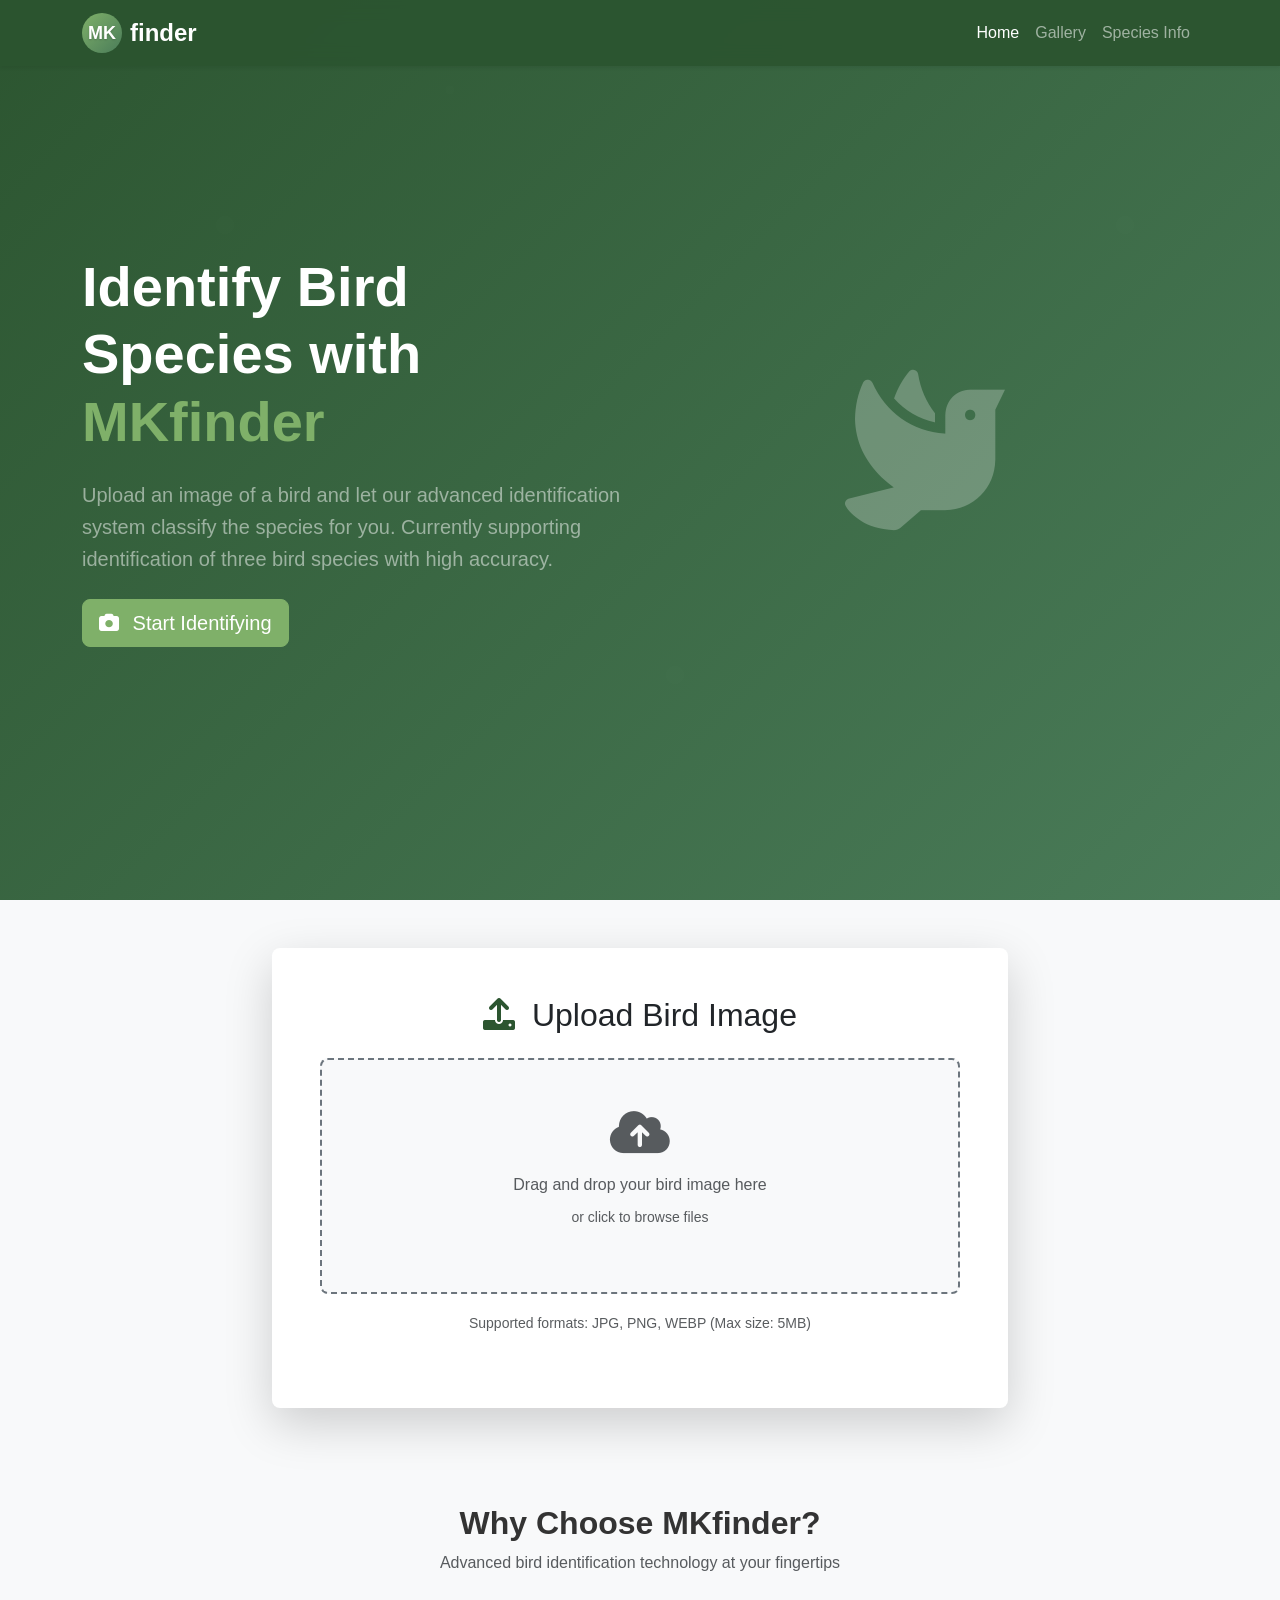
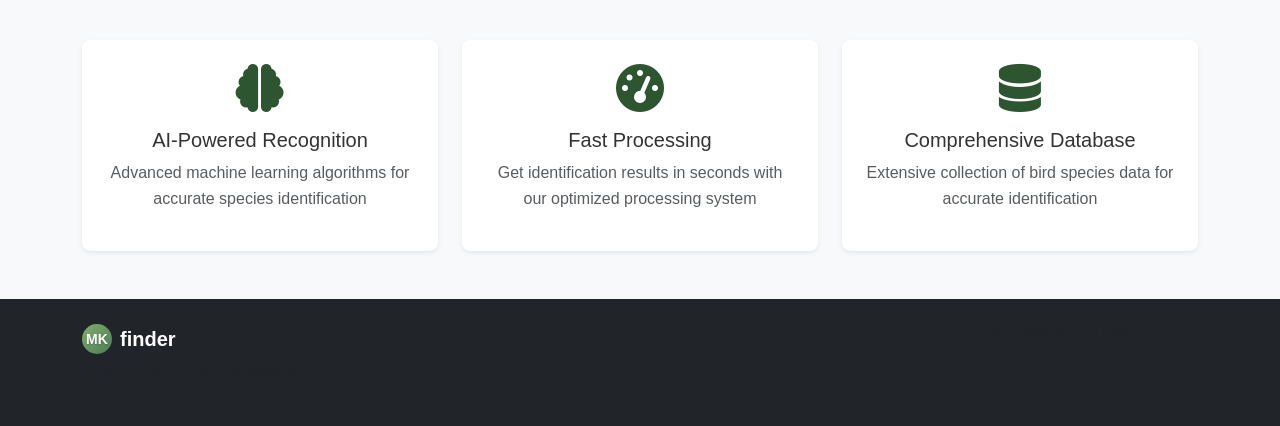
==== index.html @ a9564f9d "Build core functionality for bird species identification website Initial commit: Adds PHP configurat" ====
<!DOCTYPE html>
<html lang="en">
<head>
    <meta charset="UTF-8">
    <meta name="viewport" content="width=device-width, initial-scale=1.0">
    <title>MKfinder - Bird Species Identification</title>
    <link href="https://cdn.jsdelivr.net/npm/bootstrap@5.3.0/dist/css/bootstrap.min.css" rel="stylesheet">
    <link href="https://cdnjs.cloudflare.com/ajax/libs/font-awesome/6.0.0/css/all.min.css" rel="stylesheet">
    <link href="styles.css" rel="stylesheet">
</head>
<body>
    <!-- Navigation -->
    <nav class="navbar navbar-expand-lg navbar-dark bg-primary fixed-top">
        <div class="container">
            <a class="navbar-brand d-flex align-items-center" href="index.html">
                <div class="logo-mk me-2">MK</div>
                <span class="brand-name">finder</span>
            </a>
            <button class="navbar-toggler" type="button" data-bs-toggle="collapse" data-bs-target="#navbarNav">
                <span class="navbar-toggler-icon"></span>
            </button>
            <div class="collapse navbar-collapse" id="navbarNav">
                <ul class="navbar-nav ms-auto">
                    <li class="nav-item">
                        <a class="nav-link active" href="index.html">Home</a>
                    </li>
                    <li class="nav-item">
                        <a class="nav-link" href="gallery.php">Gallery</a>
                    </li>
                    <li class="nav-item">
                        <a class="nav-link" href="species.php">Species Info</a>
                    </li>
                </ul>
            </div>
        </div>
    </nav>

    <!-- Hero Section -->
    <section class="hero-section">
        <div class="container">
            <div class="row align-items-center min-vh-100">
                <div class="col-lg-6">
                    <h1 class="display-4 fw-bold text-white mb-4">
                        Identify Bird Species with
                        <span class="text-accent">MKfinder</span>
                    </h1>
                    <p class="lead text-white-50 mb-4">
                        Upload an image of a bird and let our advanced identification system classify the species for you. 
                        Currently supporting identification of three bird species with high accuracy.
                    </p>
                    <button class="btn btn-accent btn-lg" onclick="scrollToUpload()">
                        <i class="fas fa-camera me-2"></i>
                        Start Identifying
                    </button>
                </div>
                <div class="col-lg-6">
                    <div class="hero-image">
                        <i class="fas fa-dove fa-10x text-white-25"></i>
                    </div>
                </div>
            </div>
        </div>
    </section>

    <!-- Upload Section -->
    <section id="upload-section" class="py-5">
        <div class="container">
            <div class="row justify-content-center">
                <div class="col-lg-8">
                    <div class="card shadow-lg border-0">
                        <div class="card-body p-5">
                            <h2 class="text-center mb-4">
                                <i class="fas fa-upload text-primary me-2"></i>
                                Upload Bird Image
                            </h2>
                            
                            <!-- Upload Form -->
                            <form id="uploadForm" enctype="multipart/form-data" class="mb-4">
                                <div class="upload-area" id="uploadArea">
                                    <div class="upload-content">
                                        <i class="fas fa-cloud-upload-alt fa-3x text-muted mb-3"></i>
                                        <p class="text-muted mb-2">Drag and drop your bird image here</p>
                                        <p class="text-muted small">or click to browse files</p>
                                        <input type="file" id="imageInput" name="image" accept=".jpg,.jpeg,.png,.webp" hidden>
                                    </div>
                                </div>
                                <div class="text-center mt-3">
                                    <small class="text-muted">Supported formats: JPG, PNG, WEBP (Max size: 5MB)</small>
                                </div>
                            </form>

                            <!-- Preview Section -->
                            <div id="previewSection" class="text-center" style="display: none;">
                                <div class="image-preview mb-3">
                                    <img id="previewImage" src="" alt="Preview" class="img-fluid rounded">
                                </div>
                                <button type="button" id="identifyBtn" class="btn btn-primary btn-lg">
                                    <i class="fas fa-search me-2"></i>
                                    Identify Species
                                </button>
                                <button type="button" id="resetBtn" class="btn btn-outline-secondary ms-2">
                                    <i class="fas fa-times me-2"></i>
                                    Reset
                                </button>
                            </div>

                            <!-- Loading Section -->
                            <div id="loadingSection" class="text-center" style="display: none;">
                                <div class="spinner-border text-primary mb-3" role="status">
                                    <span class="visually-hidden">Loading...</span>
                                </div>
                                <p class="text-muted">Analyzing image...</p>
                            </div>

                            <!-- Results Section -->
                            <div id="resultsSection" style="display: none;">
                                <div class="alert alert-success">
                                    <h5 class="alert-heading">
                                        <i class="fas fa-check-circle me-2"></i>
                                        Identification Complete
                                    </h5>
                                    <div id="resultsContent"></div>
                                </div>
                            </div>

                            <!-- Error Section -->
                            <div id="errorSection" style="display: none;">
                                <div class="alert alert-danger">
                                    <h5 class="alert-heading">
                                        <i class="fas fa-exclamation-triangle me-2"></i>
                                        Error
                                    </h5>
                                    <div id="errorContent"></div>
                                </div>
                            </div>
                        </div>
                    </div>
                </div>
            </div>
        </div>
    </section>

    <!-- Features Section -->
    <section class="py-5 bg-light">
        <div class="container">
            <div class="row">
                <div class="col-12 text-center mb-5">
                    <h2 class="fw-bold">Why Choose MKfinder?</h2>
                    <p class="text-muted">Advanced bird identification technology at your fingertips</p>
                </div>
            </div>
            <div class="row g-4">
                <div class="col-md-4">
                    <div class="feature-card text-center p-4">
                        <i class="fas fa-brain fa-3x text-primary mb-3"></i>
                        <h5>AI-Powered Recognition</h5>
                        <p class="text-muted">Advanced machine learning algorithms for accurate species identification</p>
                    </div>
                </div>
                <div class="col-md-4">
                    <div class="feature-card text-center p-4">
                        <i class="fas fa-tachometer-alt fa-3x text-primary mb-3"></i>
                        <h5>Fast Processing</h5>
                        <p class="text-muted">Get identification results in seconds with our optimized processing system</p>
                    </div>
                </div>
                <div class="col-md-4">
                    <div class="feature-card text-center p-4">
                        <i class="fas fa-database fa-3x text-primary mb-3"></i>
                        <h5>Comprehensive Database</h5>
                        <p class="text-muted">Extensive collection of bird species data for accurate identification</p>
                    </div>
                </div>
            </div>
        </div>
    </section>

    <!-- Footer -->
    <footer class="bg-dark text-white py-4">
        <div class="container">
            <div class="row">
                <div class="col-md-6">
                    <div class="d-flex align-items-center mb-2">
                        <div class="logo-mk me-2">MK</div>
                        <span class="brand-name">finder</span>
                    </div>
                    <p class="text-muted small">Advanced bird species identification system</p>
                </div>
                <div class="col-md-6 text-md-end">
                    <p class="text-muted small mb-0">&copy; 2025 MKfinder. All rights reserved.</p>
                </div>
            </div>
        </div>
    </footer>

    <script src="https://cdn.jsdelivr.net/npm/bootstrap@5.3.0/dist/js/bootstrap.bundle.min.js"></script>
    <script src="script.js"></script>
</body>
</html>
---- styles.css ----
/* Root Variables */
:root {
    --primary-color: #2c5530;
    --secondary-color: #4a7c59;
    --accent-color: #7fb069;
    --light-green: #d0e5d0;
    --dark-color: #1a3d1f;
    --text-light: #f8f9fa;
    --text-muted: #6c757d;
    --border-radius: 0.5rem;
    --box-shadow: 0 0.125rem 0.25rem rgba(0, 0, 0, 0.075);
    --box-shadow-lg: 0 1rem 3rem rgba(0, 0, 0, 0.175);
}

/* Global Styles */
body {
    font-family: 'Segoe UI', Tahoma, Geneva, Verdana, sans-serif;
    line-height: 1.6;
    color: #333;
    background-color: #f8f9fa;
}

/* Custom Bootstrap Overrides */
.bg-primary {
    background-color: var(--primary-color) !important;
}

.text-primary {
    color: var(--primary-color) !important;
}

.btn-primary {
    background-color: var(--primary-color);
    border-color: var(--primary-color);
}

.btn-primary:hover {
    background-color: var(--dark-color);
    border-color: var(--dark-color);
}

.btn-accent {
    background-color: var(--accent-color);
    border-color: var(--accent-color);
    color: white;
}

.btn-accent:hover {
    background-color: var(--secondary-color);
    border-color: var(--secondary-color);
    color: white;
}

.text-accent {
    color: var(--accent-color) !important;
}

/* Logo Styles */
.logo-mk {
    width: 40px;
    height: 40px;
    background: linear-gradient(135deg, var(--accent-color), var(--secondary-color));
    border-radius: 50%;
    display: flex;
    align-items: center;
    justify-content: center;
    font-weight: bold;
    font-size: 18px;
    color: white;
    text-shadow: 0 1px 2px rgba(0, 0, 0, 0.2);
}

.brand-name {
    font-size: 24px;
    font-weight: 600;
    color: white;
}

/* Navigation */
.navbar {
    backdrop-filter: blur(10px);
    background-color: rgba(44, 85, 48, 0.95) !important;
    box-shadow: var(--box-shadow);
}

.navbar-brand:hover .logo-mk {
    transform: scale(1.1);
    transition: transform 0.3s ease;
}

/* Hero Section */
.hero-section {
    background: linear-gradient(135deg, var(--primary-color) 0%, var(--secondary-color) 100%);
    min-height: 100vh;
    display: flex;
    align-items: center;
    position: relative;
    overflow: hidden;
}

.hero-section::before {
    content: '';
    position: absolute;
    top: 0;
    left: 0;
    right: 0;
    bottom: 0;
    background: url('data:image/svg+xml,<svg xmlns="http://www.w3.org/2000/svg" viewBox="0 0 100 100"><defs><pattern id="grain" width="100" height="100" patternUnits="userSpaceOnUse"><circle cx="25" cy="25" r="1" fill="rgba(255,255,255,0.02)"/><circle cx="75" cy="75" r="1" fill="rgba(255,255,255,0.02)"/><circle cx="50" cy="10" r="0.5" fill="rgba(255,255,255,0.01)"/></pattern></defs><rect width="100" height="100" fill="url(%23grain)"/></svg>');
    opacity: 0.3;
}

.text-white-25 {
    color: rgba(255, 255, 255, 0.25) !important;
}

.text-white-50 {
    color: rgba(255, 255, 255, 0.5) !important;
}

.hero-image {
    text-align: center;
    position: relative;
}

/* Upload Section */
.upload-area {
    border: 2px dashed var(--text-muted);
    border-radius: var(--border-radius);
    padding: 3rem;
    text-align: center;
    cursor: pointer;
    transition: all 0.3s ease;
    background-color: #f8f9fa;
}

.upload-area:hover {
    border-color: var(--primary-color);
    background-color: var(--light-green);
}

.upload-area.dragover {
    border-color: var(--accent-color);
    background-color: var(--light-green);
    transform: scale(1.02);
}

.upload-content i {
    transition: transform 0.3s ease;
}

.upload-area:hover .upload-content i {
    transform: scale(1.1);
}

/* Image Preview */
.image-preview {
    max-width: 400px;
    margin: 0 auto;
}

.image-preview img {
    max-height: 300px;
    box-shadow: var(--box-shadow-lg);
}

/* Feature Cards */
.feature-card {
    background: white;
    border-radius: var(--border-radius);
    box-shadow: var(--box-shadow);
    transition: transform 0.3s ease, box-shadow 0.3s ease;
    height: 100%;
}

.feature-card:hover {
    transform: translateY(-5px);
    box-shadow: var(--box-shadow-lg);
}

/* Cards */
.card {
    border-radius: var(--border-radius);
    border: none;
}

.card-body {
    border-radius: var(--border-radius);
}

/* Species Card */
.species-card {
    transition: transform 0.3s ease, box-shadow 0.3s ease;
    cursor: pointer;
}

.species-card:hover {
    transform: translateY(-5px);
    box-shadow: var(--box-shadow-lg);
}

.species-card img {
    height: 200px;
    object-fit: cover;
}

/* Gallery Grid */
.gallery-grid {
    display: grid;
    grid-template-columns: repeat(auto-fill, minmax(250px, 1fr));
    gap: 1rem;
}

.gallery-item {
    position: relative;
    overflow: hidden;
    border-radius: var(--border-radius);
    box-shadow: var(--box-shadow);
    transition: transform 0.3s ease;
}

.gallery-item:hover {
    transform: scale(1.05);
}

.gallery-item img {
    width: 100%;
    height: 200px;
    object-fit: cover;
    transition: transform 0.3s ease;
}

.gallery-item:hover img {
    transform: scale(1.1);
}

.gallery-overlay {
    position: absolute;
    bottom: 0;
    left: 0;
    right: 0;
    background: linear-gradient(transparent, rgba(0, 0, 0, 0.8));
    color: white;
    padding: 1rem;
    transform: translateY(100%);
    transition: transform 0.3s ease;
}

.gallery-item:hover .gallery-overlay {
    transform: translateY(0);
}

/* Results Section */
.confidence-bar {
    height: 10px;
    background-color: #e9ecef;
    border-radius: 5px;
    overflow: hidden;
    margin-top: 0.5rem;
}

.confidence-fill {
    height: 100%;
    background: linear-gradient(90deg, var(--accent-color), var(--secondary-color));
    border-radius: 5px;
    transition: width 0.5s ease;
}

/* Footer */
footer .logo-mk {
    width: 30px;
    height: 30px;
    font-size: 14px;
}

footer .brand-name {
    font-size: 20px;
}

/* Loading Animation */
.spinner-border-lg {
    width: 3rem;
    height: 3rem;
}

/* Responsive Design */
@media (max-width: 768px) {
    .hero-section {
        text-align: center;
        padding: 2rem 0;
    }
    
    .display-4 {
        font-size: 2rem;
    }
    
    .upload-area {
        padding: 2rem 1rem;
    }
    
    .gallery-grid {
        grid-template-columns: repeat(auto-fill, minmax(200px, 1fr));
    }
}

@media (max-width: 576px) {
    .container {
        padding-left: 1rem;
        padding-right: 1rem;
    }
    
    .feature-card,
    .species-card {
        margin-bottom: 1rem;
    }
}

/* Smooth scrolling */
html {
    scroll-behavior: smooth;
}

/* Custom scrollbar */
::-webkit-scrollbar {
    width: 8px;
}

::-webkit-scrollbar-track {
    background: #f1f1f1;
}

::-webkit-scrollbar-thumb {
    background: var(--secondary-color);
    border-radius: 4px;
}

::-webkit-scrollbar-thumb:hover {
    background: var(--primary-color);
}

/* Animation classes */
.fade-in {
    animation: fadeIn 0.5s ease-in;
}

@keyframes fadeIn {
    from { opacity: 0; transform: translateY(20px); }
    to { opacity: 1; transform: translateY(0); }
}

.slide-up {
    animation: slideUp 0.5s ease-out;
}

@keyframes slideUp {
    from { transform: translateY(30px); opacity: 0; }
    to { transform: translateY(0); opacity: 1; }
}

/* Error and success states */
.alert {
    border-radius: var(--border-radius);
    border: none;
}

.alert-success {
    background-color: rgba(127, 176, 105, 0.1);
    color: var(--primary-color);
    border-left: 4px solid var(--accent-color);
}

.alert-danger {
    background-color: rgba(220, 53, 69, 0.1);
    color: #721c24;
    border-left: 4px solid #dc3545;
}

/* Empty state styling */
.empty-state {
    text-align: center;
    padding: 3rem 1rem;
    color: var(--text-muted);
}

.empty-state i {
    font-size: 4rem;
    margin-bottom: 1rem;
    opacity: 0.5;
}
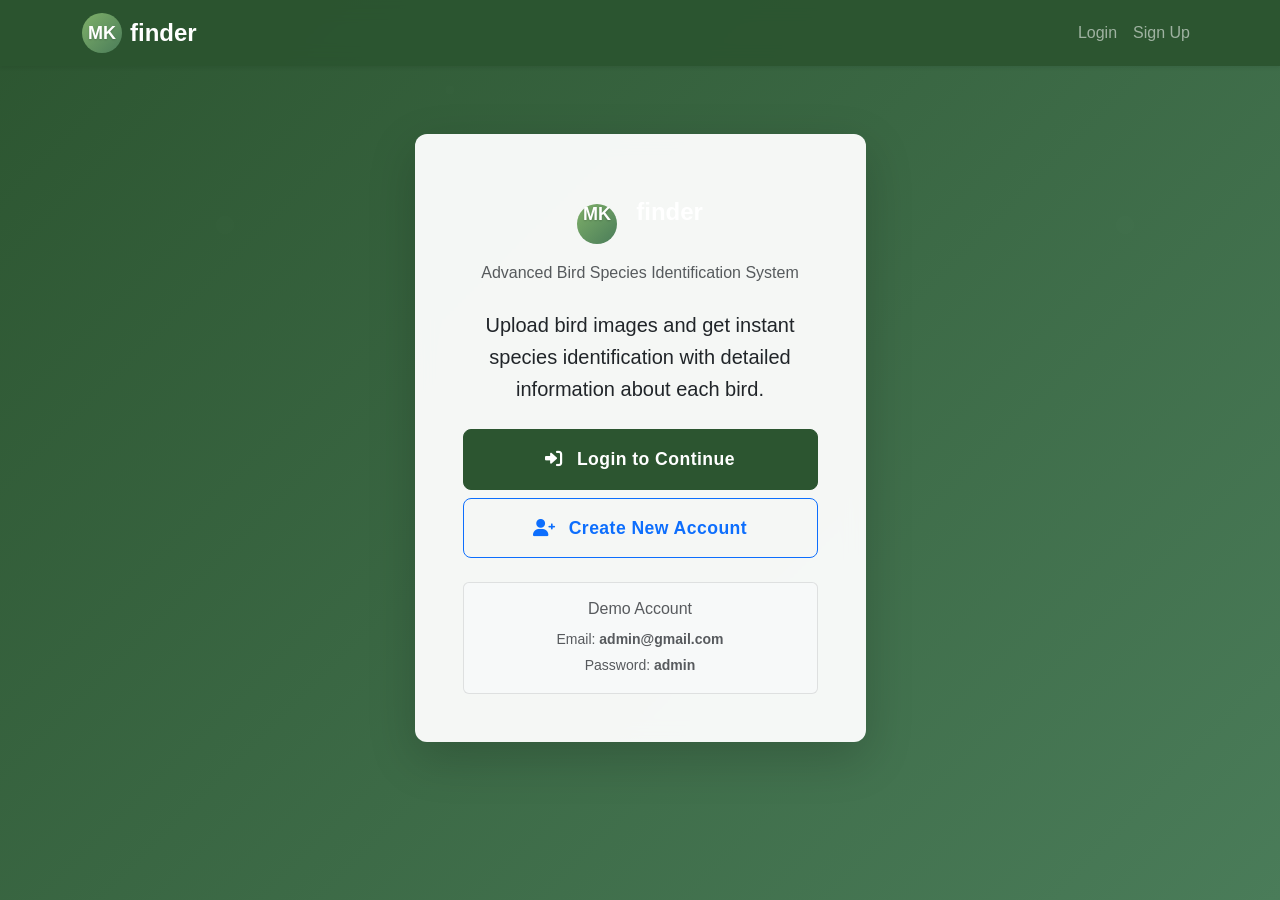
==== commit ef1c8f89: "Add user authentication and account management features Introduces a new authentication system with " ====
--- a/index.html
+++ b/index.html
@@ -20,180 +20,319 @@
                 <span class="navbar-toggler-icon"></span>
             </button>
             <div class="collapse navbar-collapse" id="navbarNav">
-                <ul class="navbar-nav ms-auto">
-                    <li class="nav-item">
-                        <a class="nav-link active" href="index.html">Home</a>
-                    </li>
-                    <li class="nav-item">
+                <ul class="navbar-nav ms-auto" id="navLinks">
+                    <!-- Authentication Navigation (shown when not logged in) -->
+                    <li class="nav-item auth-nav">
+                        <a class="nav-link" href="#" onclick="showLoginForm()">Login</a>
+                    </li>
+                    <li class="nav-item auth-nav">
+                        <a class="nav-link" href="#" onclick="showSignupForm()">Sign Up</a>
+                    </li>
+                    
+                    <!-- Main App Navigation (shown when logged in) -->
+                    <li class="nav-item app-nav" style="display: none;">
+                        <a class="nav-link active" href="#" onclick="showMainApp()">Home</a>
+                    </li>
+                    <li class="nav-item app-nav" style="display: none;">
                         <a class="nav-link" href="gallery.php">Gallery</a>
                     </li>
-                    <li class="nav-item">
+                    <li class="nav-item app-nav" style="display: none;">
                         <a class="nav-link" href="species.php">Species Info</a>
+                    </li>
+                    <li class="nav-item app-nav" style="display: none;">
+                        <span class="nav-link text-white-50" id="userEmail"></span>
+                    </li>
+                    <li class="nav-item app-nav" style="display: none;">
+                        <a class="nav-link" href="#" onclick="handleLogout()">Logout</a>
                     </li>
                 </ul>
             </div>
         </div>
     </nav>
 
-    <!-- Hero Section -->
-    <section class="hero-section">
+    <!-- Authentication Section -->
+    <section id="auth-section" class="min-vh-100 d-flex align-items-center bg-primary">
         <div class="container">
-            <div class="row align-items-center min-vh-100">
-                <div class="col-lg-6">
-                    <h1 class="display-4 fw-bold text-white mb-4">
-                        Identify Bird Species with
-                        <span class="text-accent">MKfinder</span>
-                    </h1>
-                    <p class="lead text-white-50 mb-4">
-                        Upload an image of a bird and let our advanced identification system classify the species for you. 
-                        Currently supporting identification of three bird species with high accuracy.
-                    </p>
-                    <button class="btn btn-accent btn-lg" onclick="scrollToUpload()">
-                        <i class="fas fa-camera me-2"></i>
-                        Start Identifying
-                    </button>
-                </div>
-                <div class="col-lg-6">
-                    <div class="hero-image">
-                        <i class="fas fa-dove fa-10x text-white-25"></i>
+            <div class="row justify-content-center">
+                <div class="col-lg-5">
+                    <!-- Welcome Card -->
+                    <div id="welcome-card" class="card shadow-lg border-0 mb-4">
+                        <div class="card-body text-center p-5">
+                            <h1 class="fw-bold text-primary mb-3">
+                                <div class="logo-mk d-inline-block me-2">MK</div>
+                                <span class="brand-name">finder</span>
+                            </h1>
+                            <p class="text-muted mb-4">Advanced Bird Species Identification System</p>
+                            <p class="lead text-dark mb-4">
+                                Upload bird images and get instant species identification with detailed information about each bird.
+                            </p>
+                            <div class="d-grid gap-2">
+                                <button class="btn btn-primary btn-lg" onclick="showLoginForm()">
+                                    <i class="fas fa-sign-in-alt me-2"></i>
+                                    Login to Continue
+                                </button>
+                                <button class="btn btn-outline-primary btn-lg" onclick="showSignupForm()">
+                                    <i class="fas fa-user-plus me-2"></i>
+                                    Create New Account
+                                </button>
+                            </div>
+                            <div class="mt-4 p-3 bg-light rounded">
+                                <h6 class="text-muted mb-2">Demo Account</h6>
+                                <small class="text-muted">
+                                    Email: <strong>admin@gmail.com</strong><br>
+                                    Password: <strong>admin</strong>
+                                </small>
+                            </div>
+                        </div>
+                    </div>
+
+                    <!-- Login Form -->
+                    <div id="login-card" class="card shadow-lg border-0" style="display: none;">
+                        <div class="card-body p-5">
+                            <h2 class="text-center mb-4">
+                                <i class="fas fa-sign-in-alt text-primary me-2"></i>
+                                Login
+                            </h2>
+                            <form id="loginForm">
+                                <div class="mb-3">
+                                    <label for="loginEmail" class="form-label">Email Address</label>
+                                    <input type="email" class="form-control" id="loginEmail" required>
+                                </div>
+                                <div class="mb-3">
+                                    <label for="loginPassword" class="form-label">Password</label>
+                                    <input type="password" class="form-control" id="loginPassword" required>
+                                </div>
+                                <div class="d-grid gap-2">
+                                    <button type="submit" class="btn btn-primary btn-lg">
+                                        <i class="fas fa-sign-in-alt me-2"></i>
+                                        Login
+                                    </button>
+                                    <button type="button" class="btn btn-outline-secondary" onclick="showWelcome()">
+                                        <i class="fas fa-arrow-left me-2"></i>
+                                        Back
+                                    </button>
+                                </div>
+                            </form>
+                            <div id="loginError" class="alert alert-danger mt-3" style="display: none;"></div>
+                        </div>
+                    </div>
+
+                    <!-- Signup Form -->
+                    <div id="signup-card" class="card shadow-lg border-0" style="display: none;">
+                        <div class="card-body p-5">
+                            <h2 class="text-center mb-4">
+                                <i class="fas fa-user-plus text-primary me-2"></i>
+                                Create Account
+                            </h2>
+                            <form id="signupForm">
+                                <div class="mb-3">
+                                    <label for="signupEmail" class="form-label">Email Address</label>
+                                    <input type="email" class="form-control" id="signupEmail" required>
+                                </div>
+                                <div class="mb-3">
+                                    <label for="signupPhone" class="form-label">Phone Number</label>
+                                    <input type="tel" class="form-control" id="signupPhone" placeholder="+1234567890" required>
+                                </div>
+                                <div class="mb-3">
+                                    <label for="signupPassword" class="form-label">Password</label>
+                                    <input type="password" class="form-control" id="signupPassword" minlength="6" required>
+                                    <div class="form-text">Password must be at least 6 characters long</div>
+                                </div>
+                                <div class="mb-3">
+                                    <label for="confirmPassword" class="form-label">Confirm Password</label>
+                                    <input type="password" class="form-control" id="confirmPassword" required>
+                                </div>
+                                <div class="d-grid gap-2">
+                                    <button type="submit" class="btn btn-primary btn-lg">
+                                        <i class="fas fa-user-plus me-2"></i>
+                                        Create Account
+                                    </button>
+                                    <button type="button" class="btn btn-outline-secondary" onclick="showWelcome()">
+                                        <i class="fas fa-arrow-left me-2"></i>
+                                        Back
+                                    </button>
+                                </div>
+                            </form>
+                            <div id="signupError" class="alert alert-danger mt-3" style="display: none;"></div>
+                        </div>
                     </div>
                 </div>
             </div>
         </div>
     </section>
 
-    <!-- Upload Section -->
-    <section id="upload-section" class="py-5">
-        <div class="container">
-            <div class="row justify-content-center">
-                <div class="col-lg-8">
-                    <div class="card shadow-lg border-0">
-                        <div class="card-body p-5">
-                            <h2 class="text-center mb-4">
-                                <i class="fas fa-upload text-primary me-2"></i>
-                                Upload Bird Image
-                            </h2>
-                            
-                            <!-- Upload Form -->
-                            <form id="uploadForm" enctype="multipart/form-data" class="mb-4">
-                                <div class="upload-area" id="uploadArea">
-                                    <div class="upload-content">
-                                        <i class="fas fa-cloud-upload-alt fa-3x text-muted mb-3"></i>
-                                        <p class="text-muted mb-2">Drag and drop your bird image here</p>
-                                        <p class="text-muted small">or click to browse files</p>
-                                        <input type="file" id="imageInput" name="image" accept=".jpg,.jpeg,.png,.webp" hidden>
-                                    </div>
-                                </div>
-                                <div class="text-center mt-3">
-                                    <small class="text-muted">Supported formats: JPG, PNG, WEBP (Max size: 5MB)</small>
-                                </div>
-                            </form>
-
-                            <!-- Preview Section -->
-                            <div id="previewSection" class="text-center" style="display: none;">
-                                <div class="image-preview mb-3">
-                                    <img id="previewImage" src="" alt="Preview" class="img-fluid rounded">
-                                </div>
-                                <button type="button" id="identifyBtn" class="btn btn-primary btn-lg">
-                                    <i class="fas fa-search me-2"></i>
-                                    Identify Species
-                                </button>
-                                <button type="button" id="resetBtn" class="btn btn-outline-secondary ms-2">
-                                    <i class="fas fa-times me-2"></i>
-                                    Reset
-                                </button>
+    <!-- Main Application Section -->
+    <section id="main-app" style="display: none;">
+        <!-- Hero Section -->
+        <section class="hero-section">
+            <div class="container">
+                <div class="row align-items-center min-vh-100">
+                    <div class="col-lg-6">
+                        <h1 class="display-4 fw-bold text-white mb-4">
+                            Identify Bird Species with
+                            <span class="text-accent">MKfinder</span>
+                        </h1>
+                        <p class="lead text-white-50 mb-4">
+                            Upload an image of a bird and let our advanced identification system classify the species for you. 
+                            Currently supporting identification of three bird species with high accuracy.
+                        </p>
+                        <button class="btn btn-accent btn-lg" onclick="scrollToUpload()">
+                            <i class="fas fa-camera me-2"></i>
+                            Start Identifying
+                        </button>
+                    </div>
+                    <div class="col-lg-6">
+                        <div class="hero-image">
+                            <i class="fas fa-dove fa-10x text-white-25"></i>
+                        </div>
+                    </div>
+                </div>
+            </div>
+        </section>
+
+        <!-- Upload Section -->
+        <section id="upload-section" class="py-5">
+            <div class="container">
+                <div class="row justify-content-center">
+                    <div class="col-lg-8">
+                        <div class="card shadow-lg border-0">
+                            <div class="card-body p-5">
+                                <h2 class="text-center mb-4">
+                                    <i class="fas fa-upload text-primary me-2"></i>
+                                    Upload Bird Image
+                                </h2>
+                                
+                                <!-- Upload Form -->
+                                <form id="uploadForm" enctype="multipart/form-data" class="mb-4">
+                                    <div class="upload-area" id="uploadArea">
+                                        <div class="upload-content">
+                                            <i class="fas fa-cloud-upload-alt fa-3x text-muted mb-3"></i>
+                                            <p class="text-muted mb-2">Drag and drop your bird image here</p>
+                                            <p class="text-muted small">or click to browse files</p>
+                                            <input type="file" id="imageInput" name="image" accept=".jpg,.jpeg,.png,.webp" hidden>
+                                        </div>
+                                    </div>
+                                    <div class="text-center mt-3">
+                                        <small class="text-muted">Supported formats: JPG, PNG, WEBP (Max size: 5MB)</small>
+                                    </div>
+                                </form>
+
+                                <!-- Preview Section -->
+                                <div id="previewSection" class="text-center" style="display: none;">
+                                    <div class="image-preview mb-3">
+                                        <img id="previewImage" src="" alt="Preview" class="img-fluid rounded">
+                                    </div>
+                                    <button type="button" id="identifyBtn" class="btn btn-primary btn-lg">
+                                        <i class="fas fa-search me-2"></i>
+                                        Identify Species
+                                    </button>
+                                    <button type="button" id="resetBtn" class="btn btn-outline-secondary ms-2">
+                                        <i class="fas fa-times me-2"></i>
+                                        Reset
+                                    </button>
+                                </div>
+
+                                <!-- Loading Section -->
+                                <div id="loadingSection" class="text-center" style="display: none;">
+                                    <div class="spinner-border text-primary mb-3" role="status">
+                                        <span class="visually-hidden">Loading...</span>
+                                    </div>
+                                    <p class="text-muted">Analyzing image...</p>
+                                </div>
+
+                                <!-- Results Section -->
+                                <div id="resultsSection" style="display: none;">
+                                    <div class="alert alert-success">
+                                        <h5 class="alert-heading">
+                                            <i class="fas fa-check-circle me-2"></i>
+                                            Identification Complete
+                                        </h5>
+                                        <div id="resultsContent"></div>
+                                    </div>
+                                </div>
+
+                                <!-- Error Section -->
+                                <div id="errorSection" style="display: none;">
+                                    <div class="alert alert-danger">
+                                        <h5 class="alert-heading">
+                                            <i class="fas fa-exclamation-triangle me-2"></i>
+                                            Error
+                                        </h5>
+                                        <div id="errorContent"></div>
+                                    </div>
+                                </div>
                             </div>
-
-                            <!-- Loading Section -->
-                            <div id="loadingSection" class="text-center" style="display: none;">
-                                <div class="spinner-border text-primary mb-3" role="status">
-                                    <span class="visually-hidden">Loading...</span>
-                                </div>
-                                <p class="text-muted">Analyzing image...</p>
-                            </div>
-
-                            <!-- Results Section -->
-                            <div id="resultsSection" style="display: none;">
-                                <div class="alert alert-success">
-                                    <h5 class="alert-heading">
-                                        <i class="fas fa-check-circle me-2"></i>
-                                        Identification Complete
-                                    </h5>
-                                    <div id="resultsContent"></div>
-                                </div>
-                            </div>
-
-                            <!-- Error Section -->
-                            <div id="errorSection" style="display: none;">
-                                <div class="alert alert-danger">
-                                    <h5 class="alert-heading">
-                                        <i class="fas fa-exclamation-triangle me-2"></i>
-                                        Error
-                                    </h5>
-                                    <div id="errorContent"></div>
-                                </div>
-                            </div>
-                        </div>
-                    </div>
-                </div>
-            </div>
+                        </div>
+                    </div>
+                </div>
+            </div>
+        </section>
+
+        <!-- Features Section -->
+        <section class="py-5 bg-light">
+            <div class="container">
+                <div class="row">
+                    <div class="col-12 text-center mb-5">
+                        <h2 class="fw-bold">Why Choose MKfinder?</h2>
+                        <p class="text-muted">Advanced bird identification technology at your fingertips</p>
+                    </div>
+                </div>
+                <div class="row g-4">
+                    <div class="col-md-4">
+                        <div class="feature-card text-center p-4">
+                            <i class="fas fa-brain fa-3x text-primary mb-3"></i>
+                            <h5>AI-Powered Recognition</h5>
+                            <p class="text-muted">Advanced machine learning algorithms for accurate species identification</p>
+                        </div>
+                    </div>
+                    <div class="col-md-4">
+                        <div class="feature-card text-center p-4">
+                            <i class="fas fa-tachometer-alt fa-3x text-primary mb-3"></i>
+                            <h5>Fast Processing</h5>
+                            <p class="text-muted">Get identification results in seconds with our optimized processing system</p>
+                        </div>
+                    </div>
+                    <div class="col-md-4">
+                        <div class="feature-card text-center p-4">
+                            <i class="fas fa-database fa-3x text-primary mb-3"></i>
+                            <h5>Comprehensive Database</h5>
+                            <p class="text-muted">Extensive collection of bird species data for accurate identification</p>
+                        </div>
+                    </div>
+                </div>
+            </div>
+        </section>
+
+        <!-- Footer -->
+        <footer class="bg-dark text-white py-4">
+            <div class="container">
+                <div class="row">
+                    <div class="col-md-6">
+                        <div class="d-flex align-items-center mb-2">
+                            <div class="logo-mk me-2">MK</div>
+                            <span class="brand-name">finder</span>
+                        </div>
+                        <p class="text-muted small">Advanced bird species identification system</p>
+                    </div>
+                    <div class="col-md-6 text-md-end">
+                        <p class="text-muted small mb-0">&copy; 2025 MKfinder. All rights reserved.</p>
+                    </div>
+                </div>
+            </div>
+        </footer>
+    </section>
+
+    <!-- Loading Overlay -->
+    <div id="loadingOverlay" class="loading-overlay" style="display: none;">
+        <div class="loading-spinner">
+            <div class="spinner-border text-primary" role="status">
+                <span class="visually-hidden">Loading...</span>
+            </div>
+            <p class="mt-3 text-white">Processing...</p>
         </div>
-    </section>
-
-    <!-- Features Section -->
-    <section class="py-5 bg-light">
-        <div class="container">
-            <div class="row">
-                <div class="col-12 text-center mb-5">
-                    <h2 class="fw-bold">Why Choose MKfinder?</h2>
-                    <p class="text-muted">Advanced bird identification technology at your fingertips</p>
-                </div>
-            </div>
-            <div class="row g-4">
-                <div class="col-md-4">
-                    <div class="feature-card text-center p-4">
-                        <i class="fas fa-brain fa-3x text-primary mb-3"></i>
-                        <h5>AI-Powered Recognition</h5>
-                        <p class="text-muted">Advanced machine learning algorithms for accurate species identification</p>
-                    </div>
-                </div>
-                <div class="col-md-4">
-                    <div class="feature-card text-center p-4">
-                        <i class="fas fa-tachometer-alt fa-3x text-primary mb-3"></i>
-                        <h5>Fast Processing</h5>
-                        <p class="text-muted">Get identification results in seconds with our optimized processing system</p>
-                    </div>
-                </div>
-                <div class="col-md-4">
-                    <div class="feature-card text-center p-4">
-                        <i class="fas fa-database fa-3x text-primary mb-3"></i>
-                        <h5>Comprehensive Database</h5>
-                        <p class="text-muted">Extensive collection of bird species data for accurate identification</p>
-                    </div>
-                </div>
-            </div>
-        </div>
-    </section>
-
-    <!-- Footer -->
-    <footer class="bg-dark text-white py-4">
-        <div class="container">
-            <div class="row">
-                <div class="col-md-6">
-                    <div class="d-flex align-items-center mb-2">
-                        <div class="logo-mk me-2">MK</div>
-                        <span class="brand-name">finder</span>
-                    </div>
-                    <p class="text-muted small">Advanced bird species identification system</p>
-                </div>
-                <div class="col-md-6 text-md-end">
-                    <p class="text-muted small mb-0">&copy; 2025 MKfinder. All rights reserved.</p>
-                </div>
-            </div>
-        </div>
-    </footer>
+    </div>
 
     <script src="https://cdn.jsdelivr.net/npm/bootstrap@5.3.0/dist/js/bootstrap.bundle.min.js"></script>
     <script src="script.js"></script>
 </body>
-</html>
+</html>
--- a/styles.css
+++ b/styles.css
@@ -386,3 +386,219 @@
     margin-bottom: 1rem;
     opacity: 0.5;
 }
+
+/* Authentication Styles */
+#auth-section {
+    background: linear-gradient(135deg, var(--primary-color) 0%, var(--secondary-color) 100%);
+    position: relative;
+    overflow: hidden;
+}
+
+#auth-section::before {
+    content: '';
+    position: absolute;
+    top: 0;
+    left: 0;
+    right: 0;
+    bottom: 0;
+    background: url('data:image/svg+xml,<svg xmlns="http://www.w3.org/2000/svg" viewBox="0 0 100 100"><defs><pattern id="grain" width="100" height="100" patternUnits="userSpaceOnUse"><circle cx="25" cy="25" r="1" fill="rgba(255,255,255,0.02)"/><circle cx="75" cy="75" r="1" fill="rgba(255,255,255,0.02)"/><circle cx="50" cy="10" r="0.5" fill="rgba(255,255,255,0.01)"/></pattern></defs><rect width="100" height="100" fill="url(%23grain)"/></svg>');
+    opacity: 0.3;
+}
+
+#auth-section .container {
+    position: relative;
+    z-index: 1;
+}
+
+.auth-card {
+    backdrop-filter: blur(10px);
+    background: rgba(255, 255, 255, 0.95);
+    border: 1px solid rgba(255, 255, 255, 0.2);
+    transition: all 0.3s ease;
+}
+
+.auth-card:hover {
+    transform: translateY(-5px);
+    box-shadow: var(--box-shadow-lg);
+}
+
+/* Form Styles */
+.form-control {
+    border-radius: var(--border-radius);
+    border: 2px solid #e9ecef;
+    padding: 0.75rem 1rem;
+    font-size: 1rem;
+    transition: all 0.3s ease;
+}
+
+.form-control:focus {
+    border-color: var(--accent-color);
+    box-shadow: 0 0 0 0.2rem rgba(127, 176, 105, 0.25);
+}
+
+.form-label {
+    font-weight: 600;
+    color: var(--primary-color);
+    margin-bottom: 0.5rem;
+}
+
+/* Button Enhancements */
+.btn {
+    border-radius: var(--border-radius);
+    padding: 0.75rem 1.5rem;
+    font-weight: 600;
+    letter-spacing: 0.025em;
+    transition: all 0.3s ease;
+    position: relative;
+    overflow: hidden;
+}
+
+.btn:before {
+    content: '';
+    position: absolute;
+    top: 0;
+    left: -100%;
+    width: 100%;
+    height: 100%;
+    background: linear-gradient(90deg, transparent, rgba(255, 255, 255, 0.2), transparent);
+    transition: left 0.5s;
+}
+
+.btn:hover:before {
+    left: 100%;
+}
+
+.btn-lg {
+    padding: 1rem 2rem;
+    font-size: 1.1rem;
+}
+
+/* Loading Overlay */
+.loading-overlay {
+    position: fixed;
+    top: 0;
+    left: 0;
+    width: 100%;
+    height: 100%;
+    background: rgba(0, 0, 0, 0.7);
+    display: flex;
+    align-items: center;
+    justify-content: center;
+    z-index: 9999;
+    backdrop-filter: blur(5px);
+}
+
+.loading-spinner {
+    text-align: center;
+    color: white;
+}
+
+.loading-spinner .spinner-border {
+    width: 3rem;
+    height: 3rem;
+    border-width: 0.3em;
+}
+
+/* Navigation Authentication States */
+.auth-nav, .app-nav {
+    transition: all 0.3s ease;
+}
+
+/* Demo Account Styling */
+.bg-light {
+    background: rgba(248, 249, 250, 0.8) !important;
+    border-radius: var(--border-radius);
+    border: 1px solid rgba(0, 0, 0, 0.1);
+}
+
+/* Enhanced Card Styling for Auth */
+#welcome-card, #login-card, #signup-card {
+    border-radius: calc(var(--border-radius) * 1.5);
+    border: none;
+    backdrop-filter: blur(10px);
+    background: rgba(255, 255, 255, 0.95);
+    box-shadow: var(--box-shadow-lg);
+    transition: all 0.3s ease;
+}
+
+#welcome-card:hover, #login-card:hover, #signup-card:hover {
+    transform: translateY(-2px);
+    box-shadow: 0 1.5rem 4rem rgba(0, 0, 0, 0.2);
+}
+
+/* Form Validation States */
+.form-control.is-invalid {
+    border-color: #dc3545;
+    box-shadow: 0 0 0 0.2rem rgba(220, 53, 69, 0.25);
+}
+
+.form-control.is-valid {
+    border-color: var(--accent-color);
+    box-shadow: 0 0 0 0.2rem rgba(127, 176, 105, 0.25);
+}
+
+/* Alert Enhancements for Auth */
+.alert {
+    border-radius: var(--border-radius);
+    border: none;
+    font-weight: 500;
+    animation: slideInUp 0.3s ease;
+}
+
+@keyframes slideInUp {
+    from {
+        transform: translateY(20px);
+        opacity: 0;
+    }
+    to {
+        transform: translateY(0);
+        opacity: 1;
+    }
+}
+
+/* Phone Input Styling */
+input[type="tel"] {
+    font-family: monospace, 'Segoe UI', Tahoma, Geneva, Verdana, sans-serif;
+}
+
+/* Responsive Design for Auth */
+@media (max-width: 768px) {
+    #auth-section .card {
+        margin: 1rem;
+    }
+    
+    .loading-overlay .loading-spinner {
+        padding: 1rem;
+    }
+    
+    .btn-lg {
+        padding: 0.875rem 1.5rem;
+        font-size: 1rem;
+    }
+}
+
+/* Accessibility Enhancements */
+.btn:focus, .form-control:focus {
+    outline: none;
+    box-shadow: 0 0 0 3px rgba(127, 176, 105, 0.3);
+}
+
+/* Smooth Transitions */
+#auth-section, #main-app {
+    transition: all 0.5s ease;
+}
+
+#welcome-card, #login-card, #signup-card {
+    animation: fadeInScale 0.4s ease;
+}
+
+@keyframes fadeInScale {
+    from {
+        opacity: 0;
+        transform: scale(0.95);
+    }
+    to {
+        opacity: 1;
+        transform: scale(1);
+    }
+}
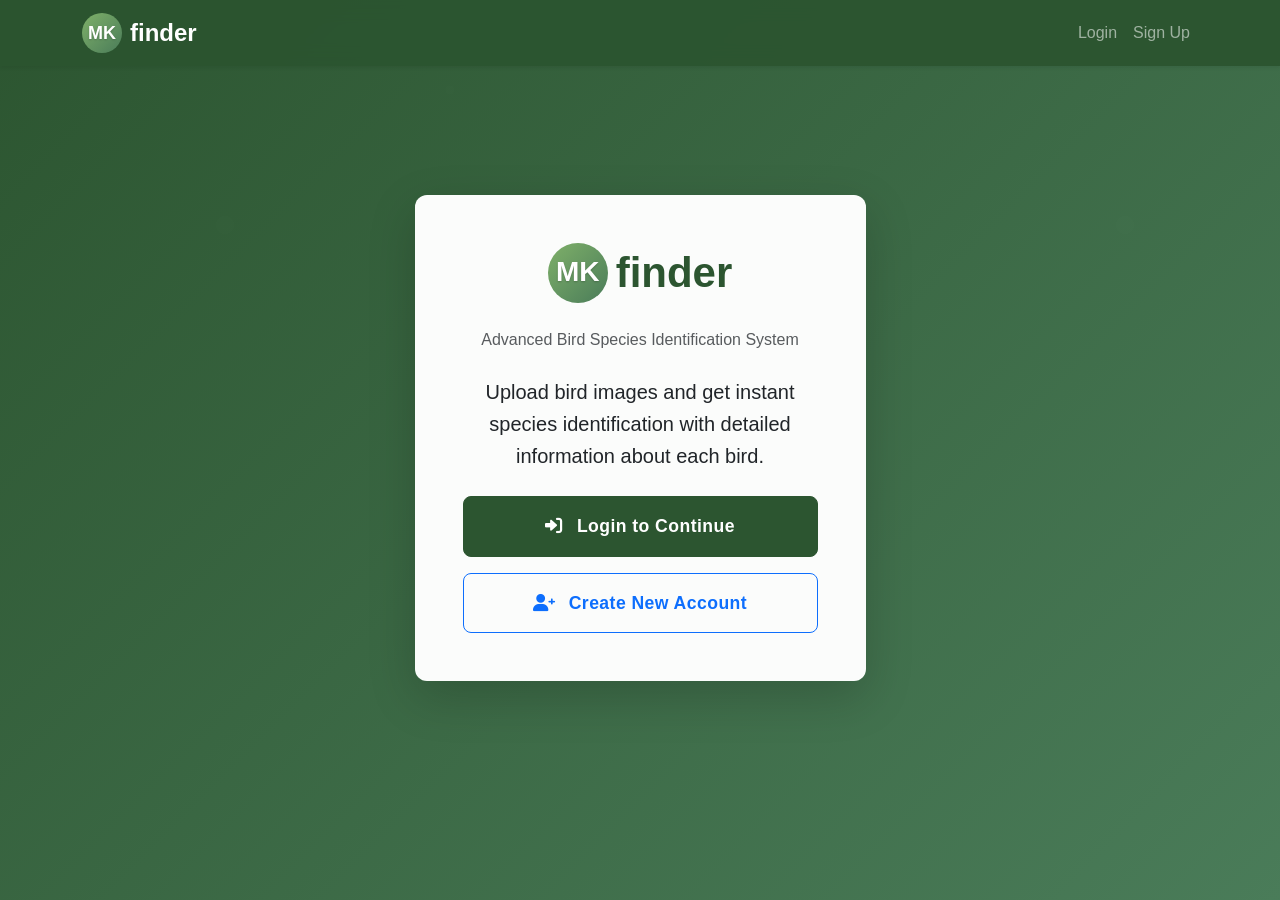
==== commit 4cf41157: "Improve the appearance and user experience of the login and sign-in pages Refactors the HTML and CSS" ====
--- a/index.html
+++ b/index.html
@@ -58,15 +58,15 @@
                     <!-- Welcome Card -->
                     <div id="welcome-card" class="card shadow-lg border-0 mb-4">
                         <div class="card-body text-center p-5">
-                            <h1 class="fw-bold text-primary mb-3">
-                                <div class="logo-mk d-inline-block me-2">MK</div>
-                                <span class="brand-name">finder</span>
-                            </h1>
+                            <div class="auth-logo mb-4">
+                                <div class="logo-mk me-2">MK</div>
+                                <span class="brand-name text-primary">finder</span>
+                            </div>
                             <p class="text-muted mb-4">Advanced Bird Species Identification System</p>
                             <p class="lead text-dark mb-4">
                                 Upload bird images and get instant species identification with detailed information about each bird.
                             </p>
-                            <div class="d-grid gap-2">
+                            <div class="d-grid gap-3">
                                 <button class="btn btn-primary btn-lg" onclick="showLoginForm()">
                                     <i class="fas fa-sign-in-alt me-2"></i>
                                     Login to Continue
@@ -76,33 +76,32 @@
                                     Create New Account
                                 </button>
                             </div>
-                            <div class="mt-4 p-3 bg-light rounded">
-                                <h6 class="text-muted mb-2">Demo Account</h6>
-                                <small class="text-muted">
-                                    Email: <strong>admin@gmail.com</strong><br>
-                                    Password: <strong>admin</strong>
-                                </small>
-                            </div>
                         </div>
                     </div>
 
                     <!-- Login Form -->
                     <div id="login-card" class="card shadow-lg border-0" style="display: none;">
                         <div class="card-body p-5">
-                            <h2 class="text-center mb-4">
-                                <i class="fas fa-sign-in-alt text-primary me-2"></i>
-                                Login
-                            </h2>
+                            <div class="text-center mb-4">
+                                <div class="auth-logo-small mb-3">
+                                    <div class="logo-mk-small me-2">MK</div>
+                                    <span class="brand-name-small text-primary">finder</span>
+                                </div>
+                                <h2 class="text-center">
+                                    <i class="fas fa-sign-in-alt text-primary me-2"></i>
+                                    Welcome Back
+                                </h2>
+                            </div>
                             <form id="loginForm">
-                                <div class="mb-3">
+                                <div class="mb-4">
                                     <label for="loginEmail" class="form-label">Email Address</label>
-                                    <input type="email" class="form-control" id="loginEmail" required>
-                                </div>
-                                <div class="mb-3">
+                                    <input type="email" class="form-control form-control-lg" id="loginEmail" required>
+                                </div>
+                                <div class="mb-4">
                                     <label for="loginPassword" class="form-label">Password</label>
-                                    <input type="password" class="form-control" id="loginPassword" required>
-                                </div>
-                                <div class="d-grid gap-2">
+                                    <input type="password" class="form-control form-control-lg" id="loginPassword" required>
+                                </div>
+                                <div class="d-grid gap-3">
                                     <button type="submit" class="btn btn-primary btn-lg">
                                         <i class="fas fa-sign-in-alt me-2"></i>
                                         Login
@@ -113,36 +112,42 @@
                                     </button>
                                 </div>
                             </form>
-                            <div id="loginError" class="alert alert-danger mt-3" style="display: none;"></div>
+                            <div id="loginError" class="alert alert-danger mt-4" style="display: none;"></div>
                         </div>
                     </div>
 
                     <!-- Signup Form -->
                     <div id="signup-card" class="card shadow-lg border-0" style="display: none;">
                         <div class="card-body p-5">
-                            <h2 class="text-center mb-4">
-                                <i class="fas fa-user-plus text-primary me-2"></i>
-                                Create Account
-                            </h2>
+                            <div class="text-center mb-4">
+                                <div class="auth-logo-small mb-3">
+                                    <div class="logo-mk-small me-2">MK</div>
+                                    <span class="brand-name-small text-primary">finder</span>
+                                </div>
+                                <h2 class="text-center">
+                                    <i class="fas fa-user-plus text-primary me-2"></i>
+                                    Create Account
+                                </h2>
+                            </div>
                             <form id="signupForm">
-                                <div class="mb-3">
+                                <div class="mb-4">
                                     <label for="signupEmail" class="form-label">Email Address</label>
-                                    <input type="email" class="form-control" id="signupEmail" required>
-                                </div>
-                                <div class="mb-3">
+                                    <input type="email" class="form-control form-control-lg" id="signupEmail" required>
+                                </div>
+                                <div class="mb-4">
                                     <label for="signupPhone" class="form-label">Phone Number</label>
-                                    <input type="tel" class="form-control" id="signupPhone" placeholder="+1234567890" required>
-                                </div>
-                                <div class="mb-3">
+                                    <input type="tel" class="form-control form-control-lg" id="signupPhone" placeholder="+1234567890" required>
+                                </div>
+                                <div class="mb-4">
                                     <label for="signupPassword" class="form-label">Password</label>
-                                    <input type="password" class="form-control" id="signupPassword" minlength="6" required>
+                                    <input type="password" class="form-control form-control-lg" id="signupPassword" minlength="6" required>
                                     <div class="form-text">Password must be at least 6 characters long</div>
                                 </div>
-                                <div class="mb-3">
+                                <div class="mb-4">
                                     <label for="confirmPassword" class="form-label">Confirm Password</label>
-                                    <input type="password" class="form-control" id="confirmPassword" required>
-                                </div>
-                                <div class="d-grid gap-2">
+                                    <input type="password" class="form-control form-control-lg" id="confirmPassword" required>
+                                </div>
+                                <div class="d-grid gap-3">
                                     <button type="submit" class="btn btn-primary btn-lg">
                                         <i class="fas fa-user-plus me-2"></i>
                                         Create Account
@@ -153,7 +158,7 @@
                                     </button>
                                 </div>
                             </form>
-                            <div id="signupError" class="alert alert-danger mt-3" style="display: none;"></div>
+                            <div id="signupError" class="alert alert-danger mt-4" style="display: none;"></div>
                         </div>
                     </div>
                 </div>
--- a/styles.css
+++ b/styles.css
@@ -76,6 +76,61 @@
     color: white;
 }
 
+/* Authentication Logo Styles */
+.auth-logo {
+    display: flex;
+    align-items: center;
+    justify-content: center;
+    flex-direction: row;
+}
+
+.auth-logo .logo-mk {
+    width: 60px;
+    height: 60px;
+    font-size: 28px;
+    margin-bottom: 0;
+    margin-right: 15px;
+    display: inline-flex;
+}
+
+.auth-logo .brand-name {
+    font-size: 42px;
+    font-weight: 700;
+    color: var(--primary-color);
+    margin-bottom: 0;
+    line-height: 1;
+}
+
+/* Small Authentication Logo Styles */
+.auth-logo-small {
+    display: flex;
+    align-items: center;
+    justify-content: center;
+    flex-direction: row;
+}
+
+.logo-mk-small {
+    width: 40px;
+    height: 40px;
+    background: linear-gradient(135deg, var(--accent-color), var(--secondary-color));
+    border-radius: 50%;
+    display: inline-flex;
+    align-items: center;
+    justify-content: center;
+    font-weight: bold;
+    font-size: 18px;
+    color: white;
+    text-shadow: 0 1px 2px rgba(0, 0, 0, 0.2);
+    margin-right: 10px;
+}
+
+.brand-name-small {
+    font-size: 28px;
+    font-weight: 600;
+    color: var(--primary-color);
+    line-height: 1;
+}
+
 /* Navigation */
 .navbar {
     backdrop-filter: blur(10px);
@@ -390,8 +445,21 @@
 /* Authentication Styles */
 #auth-section {
     background: linear-gradient(135deg, var(--primary-color) 0%, var(--secondary-color) 100%);
+    position: fixed;
+    top: 0;
+    left: 0;
+    width: 100%;
+    height: 100vh;
+    z-index: 1000;
+    overflow: hidden;
+}
+
+#main-app {
     position: relative;
-    overflow: hidden;
+    top: 0;
+    left: 0;
+    width: 100%;
+    min-height: 100vh;
 }
 
 #auth-section::before {
@@ -429,6 +497,12 @@
     padding: 0.75rem 1rem;
     font-size: 1rem;
     transition: all 0.3s ease;
+}
+
+.form-control-lg {
+    padding: 1rem 1.25rem;
+    font-size: 1.1rem;
+    border-radius: calc(var(--border-radius) * 1.2);
 }
 
 .form-control:focus {
@@ -516,14 +590,24 @@
     border-radius: calc(var(--border-radius) * 1.5);
     border: none;
     backdrop-filter: blur(10px);
-    background: rgba(255, 255, 255, 0.95);
+    background: rgba(255, 255, 255, 0.98);
     box-shadow: var(--box-shadow-lg);
     transition: all 0.3s ease;
+    max-width: 500px;
+    width: 100%;
 }
 
 #welcome-card:hover, #login-card:hover, #signup-card:hover {
     transform: translateY(-2px);
     box-shadow: 0 1.5rem 4rem rgba(0, 0, 0, 0.2);
+}
+
+#welcome-card .card-body {
+    padding: 3rem 2.5rem;
+}
+
+#login-card .card-body, #signup-card .card-body {
+    padding: 2.5rem;
 }
 
 /* Form Validation States */
@@ -588,6 +672,15 @@
     transition: all 0.5s ease;
 }
 
+/* Page Transition Fixes */
+body.auth-active {
+    overflow: hidden;
+}
+
+body.app-active {
+    overflow: auto;
+}
+
 #welcome-card, #login-card, #signup-card {
     animation: fadeInScale 0.4s ease;
 }
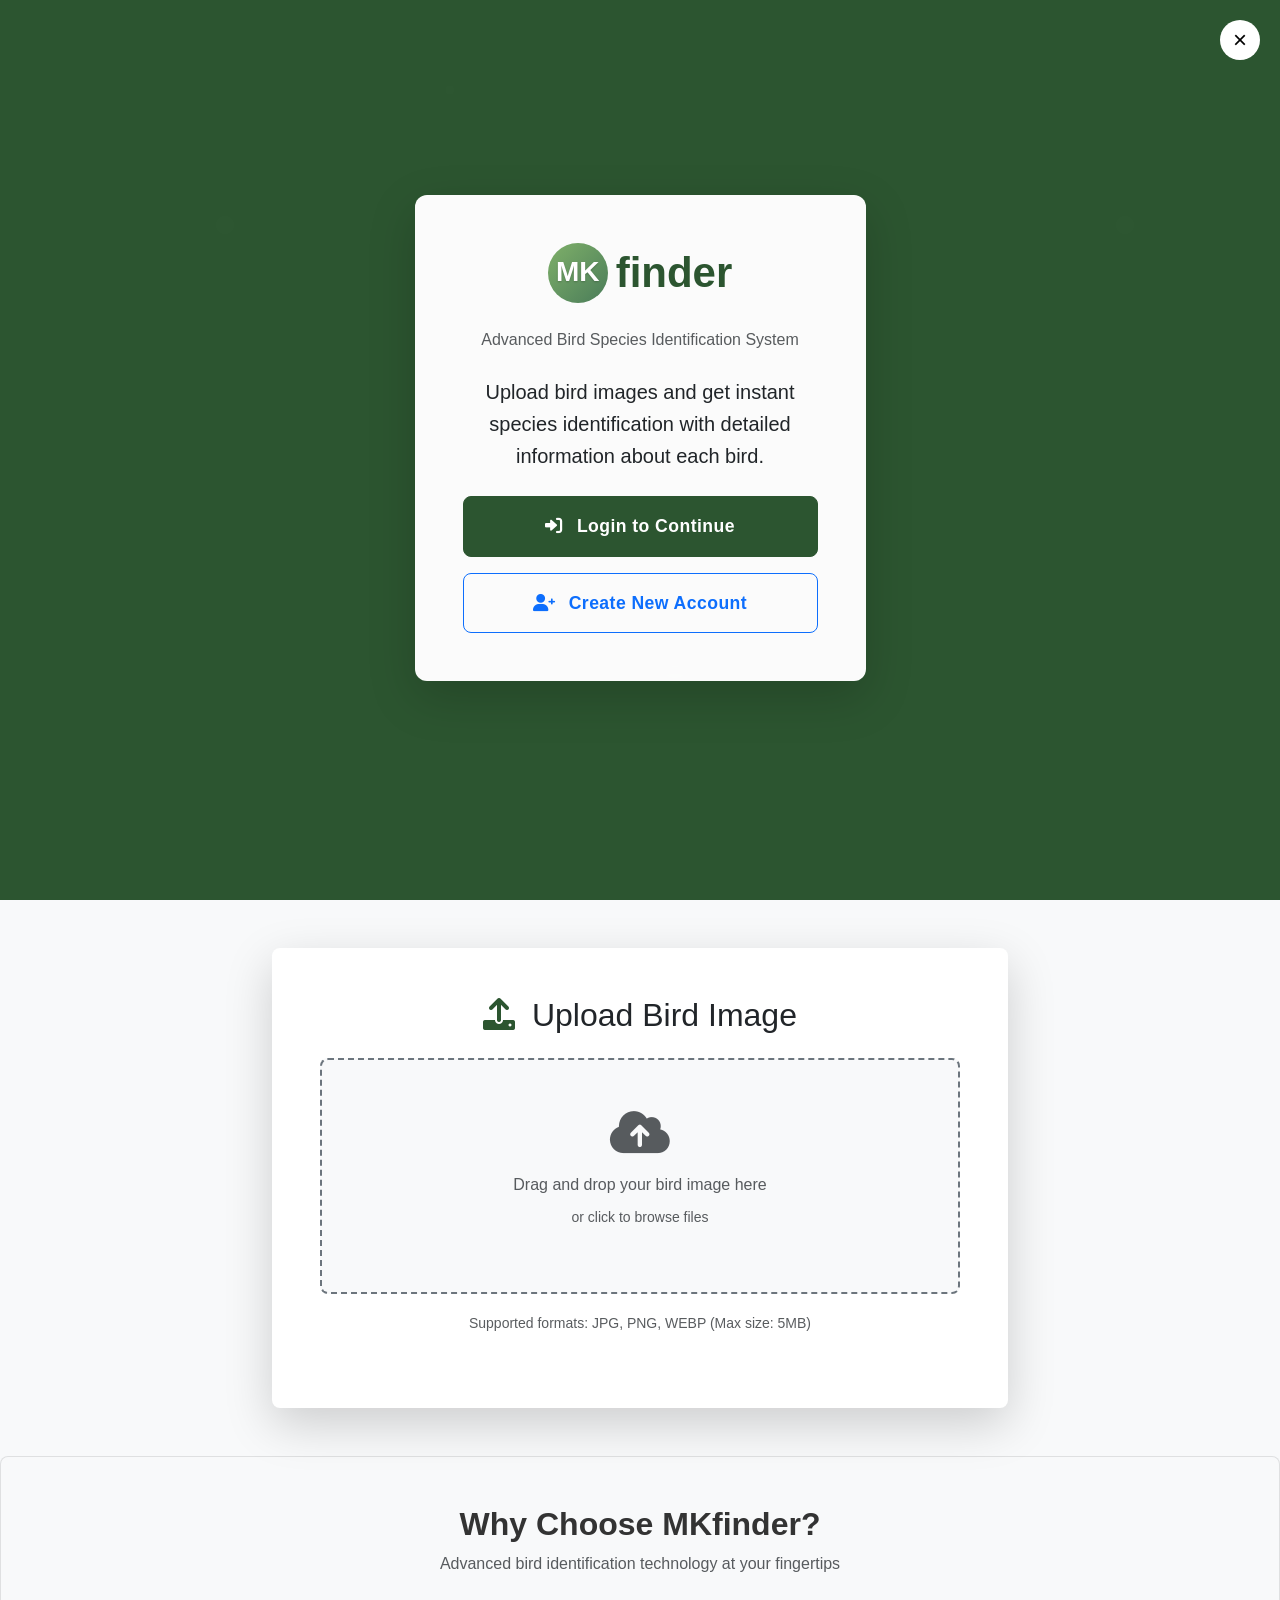
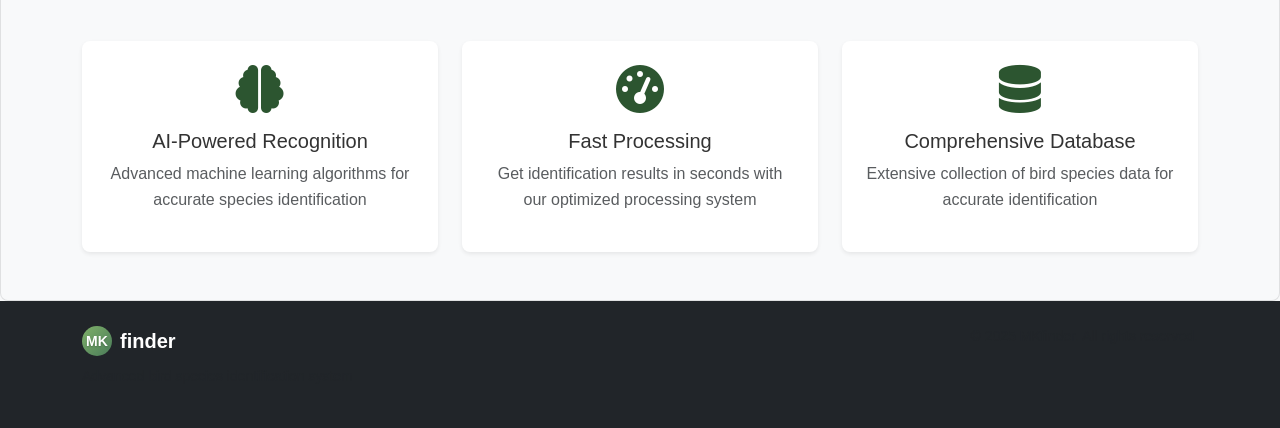
==== commit 6c1ef7ce: "Update website to allow public access and prompt login for uploads Refactor navigation to use modals" ====
--- a/index.html
+++ b/index.html
@@ -21,37 +21,40 @@
             </button>
             <div class="collapse navbar-collapse" id="navbarNav">
                 <ul class="navbar-nav ms-auto" id="navLinks">
+                    <!-- Always visible navigation -->
+                    <li class="nav-item">
+                        <a class="nav-link active" href="index.html">Home</a>
+                    </li>
+                    <li class="nav-item">
+                        <a class="nav-link" href="gallery.php">Gallery</a>
+                    </li>
+                    <li class="nav-item">
+                        <a class="nav-link" href="species.php">Species Info</a>
+                    </li>
+                    
                     <!-- Authentication Navigation (shown when not logged in) -->
-                    <li class="nav-item auth-nav">
-                        <a class="nav-link" href="#" onclick="showLoginForm()">Login</a>
-                    </li>
-                    <li class="nav-item auth-nav">
-                        <a class="nav-link" href="#" onclick="showSignupForm()">Sign Up</a>
+                    <li class="nav-item guest-nav">
+                        <a class="nav-link" href="#" onclick="showLoginModal(); return false;">Login</a>
+                    </li>
+                    <li class="nav-item guest-nav">
+                        <a class="nav-link" href="#" onclick="showSignupModal(); return false;">Sign Up</a>
                     </li>
                     
-                    <!-- Main App Navigation (shown when logged in) -->
-                    <li class="nav-item app-nav" style="display: none;">
-                        <a class="nav-link active" href="#" onclick="showMainApp()">Home</a>
-                    </li>
-                    <li class="nav-item app-nav" style="display: none;">
-                        <a class="nav-link" href="gallery.php">Gallery</a>
-                    </li>
-                    <li class="nav-item app-nav" style="display: none;">
-                        <a class="nav-link" href="species.php">Species Info</a>
-                    </li>
-                    <li class="nav-item app-nav" style="display: none;">
+                    <!-- User info (shown when logged in) -->
+                    <li class="nav-item user-nav" style="display: none;">
                         <span class="nav-link text-white-50" id="userEmail"></span>
                     </li>
-                    <li class="nav-item app-nav" style="display: none;">
-                        <a class="nav-link" href="#" onclick="handleLogout()">Logout</a>
+                    <li class="nav-item user-nav" style="display: none;">
+                        <a class="nav-link" href="#" onclick="handleLogout(); return false;">Logout</a>
                     </li>
                 </ul>
             </div>
         </div>
     </nav>
 
-    <!-- Authentication Section -->
-    <section id="auth-section" class="min-vh-100 d-flex align-items-center bg-primary">
+    <!-- Authentication Section (Hidden by default, shown as modal) -->
+    <section id="auth-section" class="min-vh-100 d-flex align-items-center bg-primary" style="display: none; position: fixed; top: 0; left: 0; right: 0; bottom: 0; z-index: 9999; background: rgba(44, 85, 48, 0.95);">
+        <button onclick="hideAuthModal()" style="position: absolute; top: 20px; right: 20px; background: white; border: none; border-radius: 50%; width: 40px; height: 40px; cursor: pointer; font-size: 24px; line-height: 1; z-index: 10000;">&times;</button>
         <div class="container">
             <div class="row justify-content-center">
                 <div class="col-lg-5">
@@ -106,9 +109,9 @@
                                         <i class="fas fa-sign-in-alt me-2"></i>
                                         Login
                                     </button>
-                                    <button type="button" class="btn btn-outline-secondary" onclick="showWelcome()">
-                                        <i class="fas fa-arrow-left me-2"></i>
-                                        Back
+                                    <button type="button" class="btn btn-outline-secondary" onclick="hideAuthModal()">
+                                        <i class="fas fa-times me-2"></i>
+                                        Cancel
                                     </button>
                                 </div>
                             </form>
@@ -152,9 +155,9 @@
                                         <i class="fas fa-user-plus me-2"></i>
                                         Create Account
                                     </button>
-                                    <button type="button" class="btn btn-outline-secondary" onclick="showWelcome()">
-                                        <i class="fas fa-arrow-left me-2"></i>
-                                        Back
+                                    <button type="button" class="btn btn-outline-secondary" onclick="hideAuthModal()">
+                                        <i class="fas fa-times me-2"></i>
+                                        Cancel
                                     </button>
                                 </div>
                             </form>
@@ -167,7 +170,7 @@
     </section>
 
     <!-- Main Application Section -->
-    <section id="main-app" style="display: none;">
+    <section id="main-app">
         <!-- Hero Section -->
         <section class="hero-section">
             <div class="container">
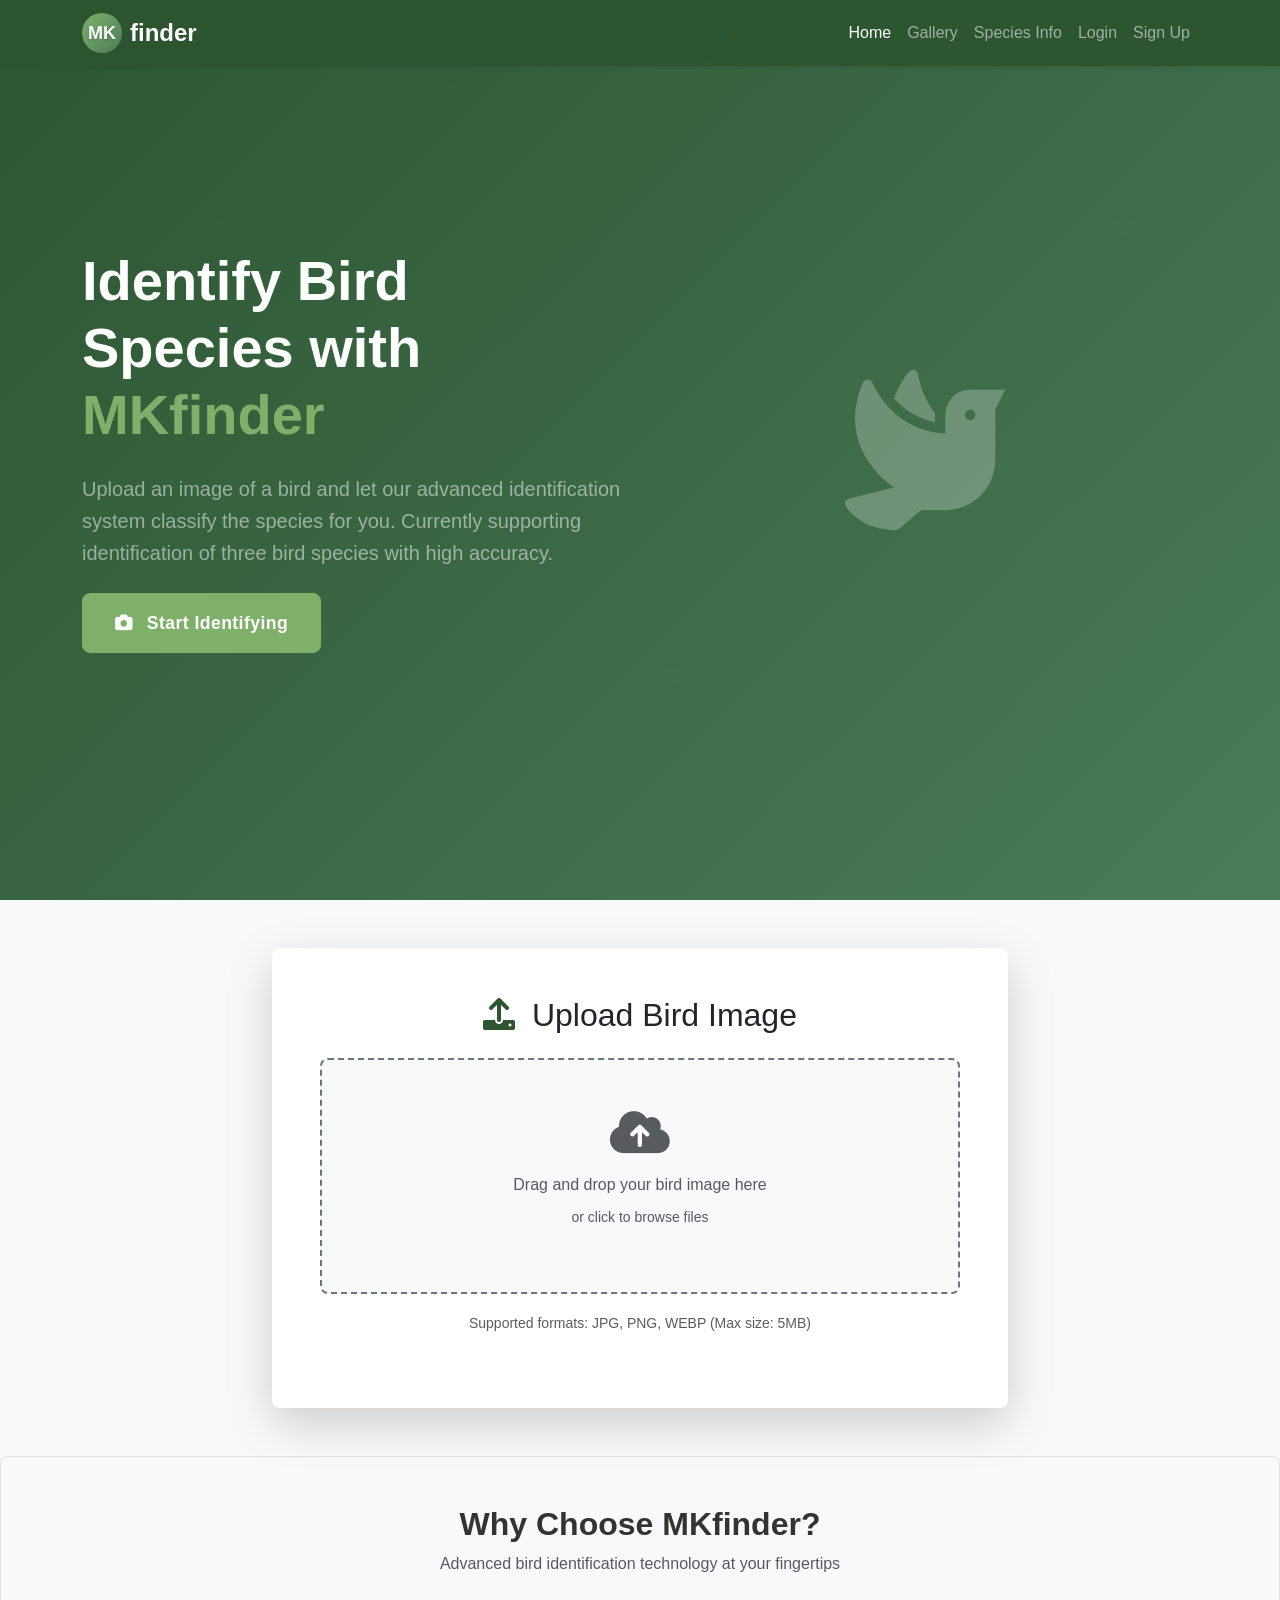
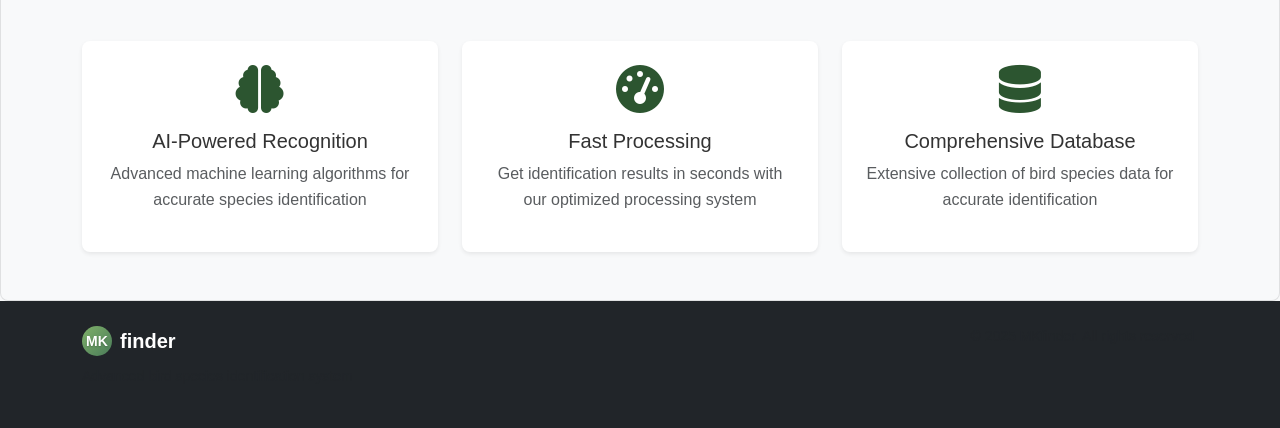
==== commit abf24c06: "Make the website open to the public with the home page displayed first Ensure the main application s" ====
--- a/index.html
+++ b/index.html
@@ -170,7 +170,7 @@
     </section>
 
     <!-- Main Application Section -->
-    <section id="main-app">
+    <section id="main-app" style="display: block;">
         <!-- Hero Section -->
         <section class="hero-section">
             <div class="container">
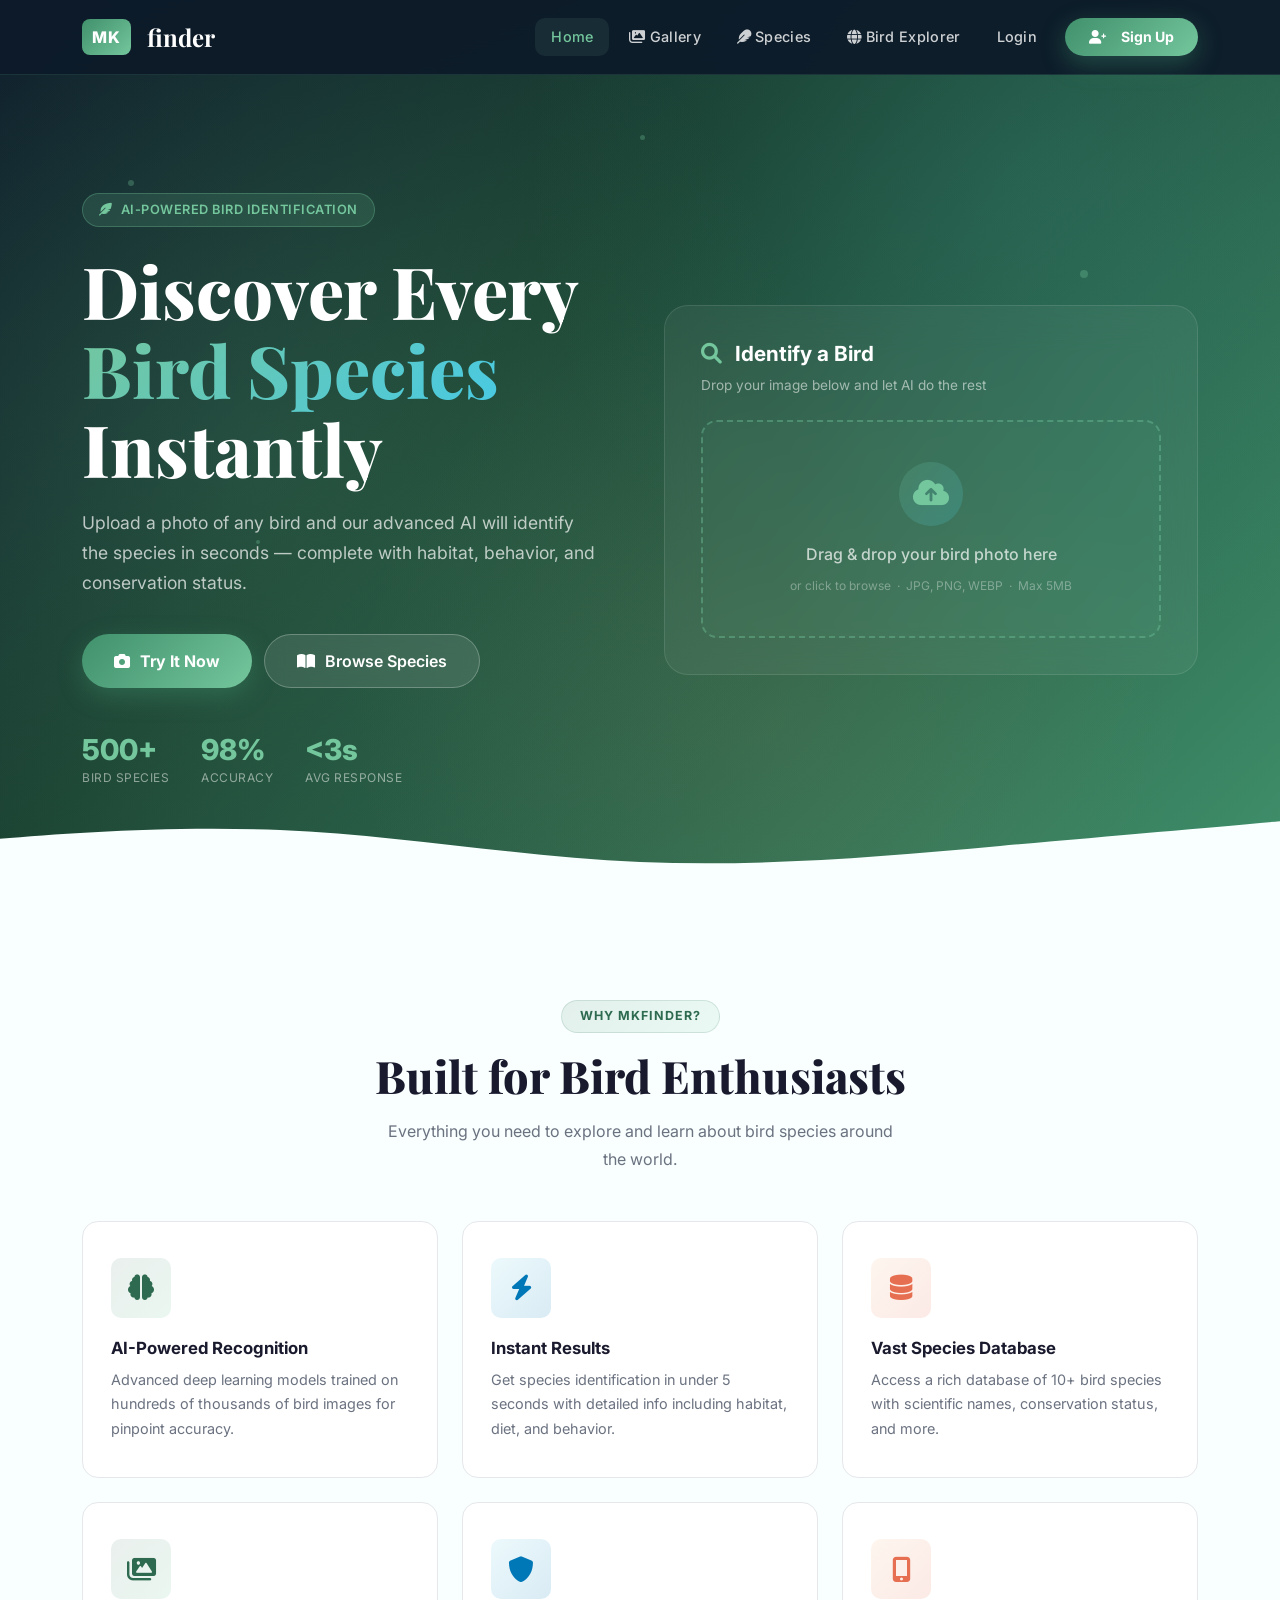
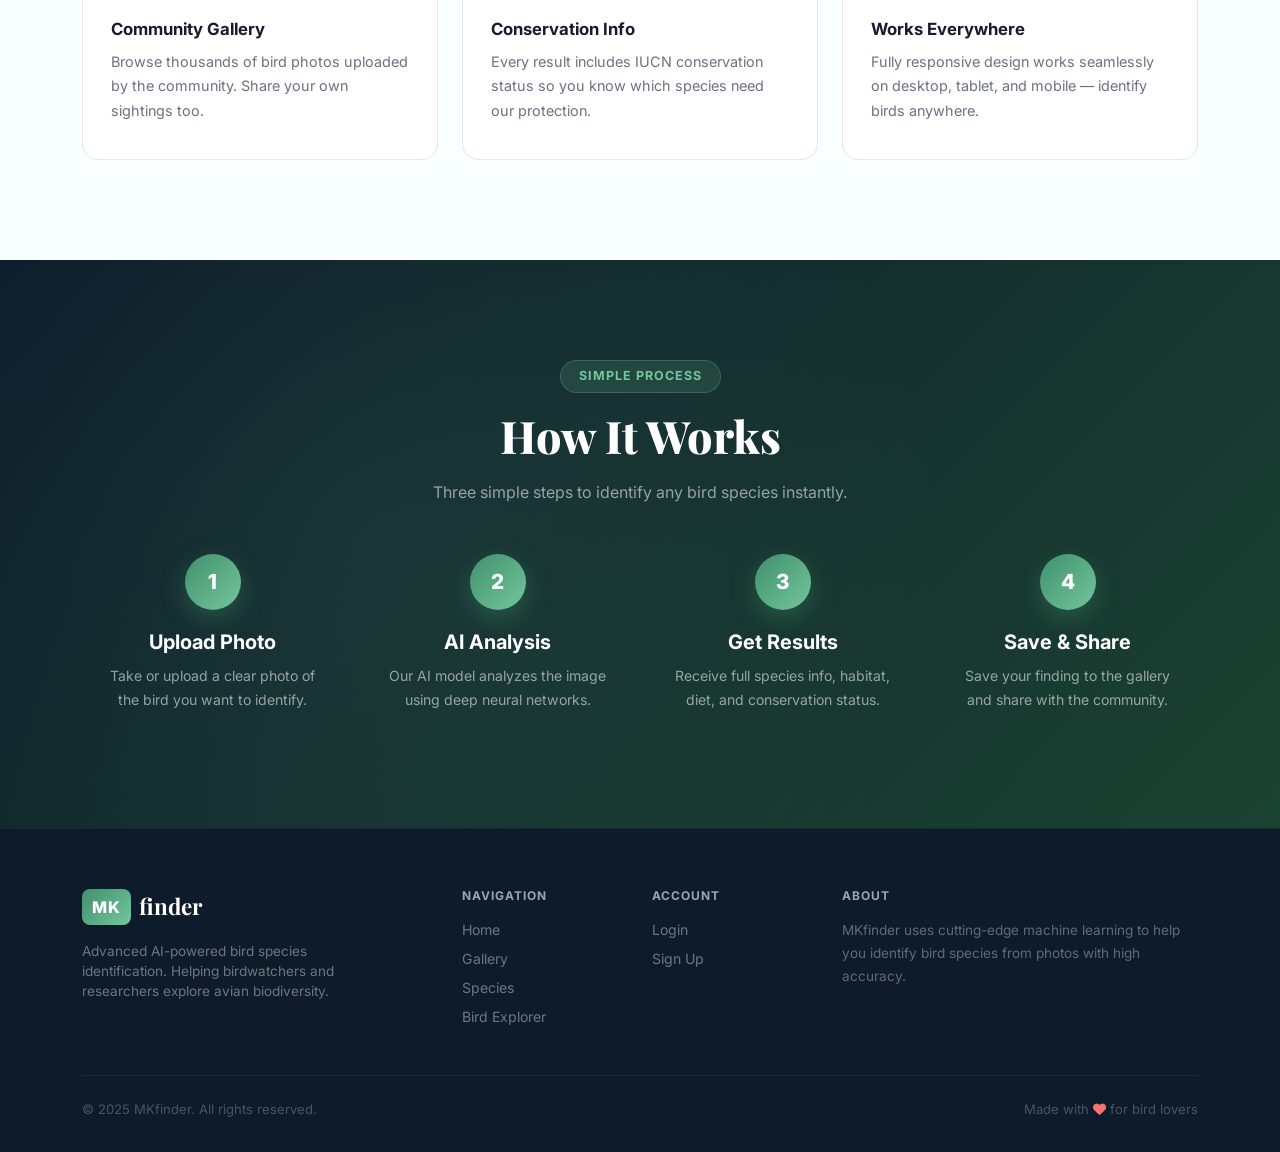
==== commit d211704a: "MKfinder first upload" ====
--- a/index.html
+++ b/index.html
@@ -9,338 +9,504 @@
     <link href="styles.css" rel="stylesheet">
 </head>
 <body>
-    <!-- Navigation -->
-    <nav class="navbar navbar-expand-lg navbar-dark bg-primary fixed-top">
+
+    <!-- ===== NAVBAR ===== -->
+    <nav class="navbar navbar-expand-lg fixed-top" id="mainNav">
         <div class="container">
             <a class="navbar-brand d-flex align-items-center" href="index.html">
                 <div class="logo-mk me-2">MK</div>
                 <span class="brand-name">finder</span>
             </a>
-            <button class="navbar-toggler" type="button" data-bs-toggle="collapse" data-bs-target="#navbarNav">
+            <button class="navbar-toggler border-0" type="button" data-bs-toggle="collapse" data-bs-target="#navbarNav">
                 <span class="navbar-toggler-icon"></span>
             </button>
             <div class="collapse navbar-collapse" id="navbarNav">
-                <ul class="navbar-nav ms-auto" id="navLinks">
-                    <!-- Always visible navigation -->
+                <ul class="navbar-nav ms-auto align-items-center gap-1" id="navLinks">
                     <li class="nav-item">
                         <a class="nav-link active" href="index.html">Home</a>
                     </li>
                     <li class="nav-item">
-                        <a class="nav-link" href="gallery.php">Gallery</a>
+                        <a class="nav-link" href="gallery.php">
+                            <i class="fas fa-images me-1"></i>Gallery
+                        </a>
                     </li>
                     <li class="nav-item">
-                        <a class="nav-link" href="species.php">Species Info</a>
-                    </li>
-                    
-                    <!-- Authentication Navigation (shown when not logged in) -->
+                        <a class="nav-link" href="species.php">
+                            <i class="fas fa-feather me-1"></i>Species
+                        </a>
+                    </li>
+                    <li class="nav-item">
+                        <a class="nav-link" href="community.php">
+                            <i class="fas fa-globe me-1"></i>Bird Explorer
+                        </a>
+                    </li>
+                    <!-- Guest Nav -->
                     <li class="nav-item guest-nav">
-                        <a class="nav-link" href="#" onclick="showLoginModal(); return false;">Login</a>
-                    </li>
-                    <li class="nav-item guest-nav">
-                        <a class="nav-link" href="#" onclick="showSignupModal(); return false;">Sign Up</a>
-                    </li>
-                    
-                    <!-- User info (shown when logged in) -->
-                    <li class="nav-item user-nav" style="display: none;">
-                        <span class="nav-link text-white-50" id="userEmail"></span>
-                    </li>
-                    <li class="nav-item user-nav" style="display: none;">
-                        <a class="nav-link" href="#" onclick="handleLogout(); return false;">Logout</a>
+                        <a class="nav-link" href="login.html">Login</a>
+                    </li>
+                    <li class="nav-item guest-nav ms-2">
+                        <a class="btn-hero-primary px-4 py-2" href="signup.html"
+                           style="font-size:0.88rem;text-decoration:none;">
+                            <i class="fas fa-user-plus me-1"></i>Sign Up
+                        </a>
+                    </li>
+                    <!-- User Nav (shown after login) -->
+                    <li class="nav-item user-nav" style="display:none;">
+                        <a class="nav-link" id="userNavLink" href="index.html"
+                           style="color:#74c69d; font-size:0.85rem; text-decoration:none;">
+                            <i class="fas fa-user-circle me-1"></i>
+                            <span id="userDisplayName"></span>
+                        </a>
+                    </li>
+                    <li class="nav-item user-nav ms-2" style="display:none;">
+                        <a class="nav-link" href="#"
+                           onclick="handleLogout(); return false;"
+                           style="color:#f87171;">
+                            <i class="fas fa-sign-out-alt me-1"></i>Logout
+                        </a>
                     </li>
                 </ul>
             </div>
         </div>
     </nav>
 
-    <!-- Authentication Section (Hidden by default, shown as modal) -->
-    <section id="auth-section" class="min-vh-100 d-flex align-items-center bg-primary" style="display: none; position: fixed; top: 0; left: 0; right: 0; bottom: 0; z-index: 9999; background: rgba(44, 85, 48, 0.95);">
-        <button onclick="hideAuthModal()" style="position: absolute; top: 20px; right: 20px; background: white; border: none; border-radius: 50%; width: 40px; height: 40px; cursor: pointer; font-size: 24px; line-height: 1; z-index: 10000;">&times;</button>
+    <!-- ===== HERO SECTION ===== -->
+    <section class="hero-section" id="main-content">
+        <div class="floating-birds">
+            <div class="bird-dot"></div>
+            <div class="bird-dot"></div>
+            <div class="bird-dot"></div>
+            <div class="bird-dot"></div>
+            <div class="bird-dot"></div>
+        </div>
+
         <div class="container">
-            <div class="row justify-content-center">
-                <div class="col-lg-5">
-                    <!-- Welcome Card -->
-                    <div id="welcome-card" class="card shadow-lg border-0 mb-4">
-                        <div class="card-body text-center p-5">
-                            <div class="auth-logo mb-4">
-                                <div class="logo-mk me-2">MK</div>
-                                <span class="brand-name text-primary">finder</span>
+            <div class="row align-items-center g-5">
+
+                <!-- Left: Hero Text -->
+                <div class="col-lg-6 hero-content">
+                    <div class="hero-badge">
+                        <i class="fas fa-feather-alt"></i>
+                        AI-Powered Bird Identification
+                    </div>
+                    <h1 class="hero-title">
+                        Discover Every<br>
+                        <span class="highlight">Bird Species</span><br>
+                        Instantly
+                    </h1>
+                    <p class="hero-subtitle">
+                        Upload a photo of any bird and our advanced AI will identify the species
+                        in seconds — complete with habitat, behavior, and conservation status.
+                    </p>
+                    <div class="hero-cta">
+                        <a href="#upload-section" class="btn-hero-primary">
+                            <i class="fas fa-camera"></i>Try It Now
+                        </a>
+                        <a href="species.php" class="btn-hero-secondary">
+                            <i class="fas fa-book-open"></i>Browse Species
+                        </a>
+                    </div>
+                    <div class="hero-stats">
+                        <div class="hero-stat">
+                            <div class="number">500+</div>
+                            <div class="label">Bird Species</div>
+                        </div>
+                        <div class="hero-stat">
+                            <div class="number">98%</div>
+                            <div class="label">Accuracy</div>
+                        </div>
+                        <div class="hero-stat">
+                            <div class="number">&lt;3s</div>
+                            <div class="label">Avg Response</div>
+                        </div>
+                    </div>
+                </div>
+
+                <!-- Right: Upload Card -->
+                <div class="col-lg-6" id="upload-section">
+                    <div class="upload-card-hero">
+                        <h4>
+                            <i class="fas fa-search me-2" style="color:var(--accent)"></i>
+                            Identify a Bird
+                        </h4>
+                        <p class="subtitle">Drop your image below and let AI do the rest</p>
+
+                        <!-- Upload Zone -->
+                        <div class="upload-zone" id="uploadArea">
+                            <div class="upload-icon-wrap">
+                                <i class="fas fa-cloud-upload-alt"></i>
                             </div>
-                            <p class="text-muted mb-4">Advanced Bird Species Identification System</p>
-                            <p class="lead text-dark mb-4">
-                                Upload bird images and get instant species identification with detailed information about each bird.
-                            </p>
-                            <div class="d-grid gap-3">
-                                <button class="btn btn-primary btn-lg" onclick="showLoginForm()">
-                                    <i class="fas fa-sign-in-alt me-2"></i>
-                                    Login to Continue
+                            <p>Drag &amp; drop your bird photo here</p>
+                            <small>or click to browse &nbsp;·&nbsp; JPG, PNG, WEBP &nbsp;·&nbsp; Max 5MB</small>
+                            <input type="file" id="imageInput" name="image"
+                                   accept=".jpg,.jpeg,.png,.webp" hidden>
+                        </div>
+
+                        <!-- Preview -->
+                        <div id="previewSection" style="display:none;" class="mt-3">
+                            <div class="image-preview mb-3">
+                                <img id="previewImage" src="" alt="Preview">
+                            </div>
+                            <div class="d-flex gap-2">
+                                <button type="button" id="identifyBtn" class="btn flex-fill">
+                                    <i class="fas fa-search me-2"></i>Identify Species
                                 </button>
-                                <button class="btn btn-outline-primary btn-lg" onclick="showSignupForm()">
-                                    <i class="fas fa-user-plus me-2"></i>
-                                    Create New Account
+                                <button type="button" id="resetBtn" class="btn">
+                                    <i class="fas fa-redo"></i>
                                 </button>
                             </div>
                         </div>
-                    </div>
-
-                    <!-- Login Form -->
-                    <div id="login-card" class="card shadow-lg border-0" style="display: none;">
-                        <div class="card-body p-5">
-                            <div class="text-center mb-4">
-                                <div class="auth-logo-small mb-3">
-                                    <div class="logo-mk-small me-2">MK</div>
-                                    <span class="brand-name-small text-primary">finder</span>
-                                </div>
-                                <h2 class="text-center">
-                                    <i class="fas fa-sign-in-alt text-primary me-2"></i>
-                                    Welcome Back
-                                </h2>
+
+                        <!-- Loading -->
+                        <div id="loadingSection" style="display:none;" class="text-center py-4">
+                            <div class="spinner-border" role="status" style="color:var(--accent);"></div>
+                            <p id="loadingMainText" style="color:rgba(255,255,255,0.80);margin-top:14px;font-size:0.92rem;font-weight:600;font-family:'Playfair Display',serif;">
+                                Our AI is analyzing your image...
+                            </p>
+                            <p id="loadingSubText" style="color:rgba(255,255,255,0.45);margin-top:4px;font-size:0.78rem;font-style:italic;">
+                                "Every bird is a miracle of nature waiting to be discovered."
+                            </p>
+                        </div>
+
+                        <!-- Results -->
+                        <div id="resultsSection" style="display:none;" class="mt-3">
+                            <div class="result-card">
+                                <div id="resultsContent"></div>
                             </div>
-                            <form id="loginForm">
-                                <div class="mb-4">
-                                    <label for="loginEmail" class="form-label">Email Address</label>
-                                    <input type="email" class="form-control form-control-lg" id="loginEmail" required>
-                                </div>
-                                <div class="mb-4">
-                                    <label for="loginPassword" class="form-label">Password</label>
-                                    <input type="password" class="form-control form-control-lg" id="loginPassword" required>
-                                </div>
-                                <div class="d-grid gap-3">
-                                    <button type="submit" class="btn btn-primary btn-lg">
-                                        <i class="fas fa-sign-in-alt me-2"></i>
-                                        Login
-                                    </button>
-                                    <button type="button" class="btn btn-outline-secondary" onclick="hideAuthModal()">
-                                        <i class="fas fa-times me-2"></i>
-                                        Cancel
-                                    </button>
-                                </div>
-                            </form>
-                            <div id="loginError" class="alert alert-danger mt-4" style="display: none;"></div>
-                        </div>
-                    </div>
-
-                    <!-- Signup Form -->
-                    <div id="signup-card" class="card shadow-lg border-0" style="display: none;">
-                        <div class="card-body p-5">
-                            <div class="text-center mb-4">
-                                <div class="auth-logo-small mb-3">
-                                    <div class="logo-mk-small me-2">MK</div>
-                                    <span class="brand-name-small text-primary">finder</span>
-                                </div>
-                                <h2 class="text-center">
-                                    <i class="fas fa-user-plus text-primary me-2"></i>
-                                    Create Account
-                                </h2>
+                        </div>
+
+                        <!-- Error -->
+                        <div id="errorSection" style="display:none;" class="mt-3">
+                            <div class="error-card">
+                                <i class="fas fa-exclamation-triangle me-2" style="color:#f87171;"></i>
+                                <span id="errorContent" style="color:rgba(255,255,255,0.8);font-size:0.9rem;"></span>
                             </div>
-                            <form id="signupForm">
-                                <div class="mb-4">
-                                    <label for="signupEmail" class="form-label">Email Address</label>
-                                    <input type="email" class="form-control form-control-lg" id="signupEmail" required>
-                                </div>
-                                <div class="mb-4">
-                                    <label for="signupPhone" class="form-label">Phone Number</label>
-                                    <input type="tel" class="form-control form-control-lg" id="signupPhone" placeholder="+1234567890" required>
-                                </div>
-                                <div class="mb-4">
-                                    <label for="signupPassword" class="form-label">Password</label>
-                                    <input type="password" class="form-control form-control-lg" id="signupPassword" minlength="6" required>
-                                    <div class="form-text">Password must be at least 6 characters long</div>
-                                </div>
-                                <div class="mb-4">
-                                    <label for="confirmPassword" class="form-label">Confirm Password</label>
-                                    <input type="password" class="form-control form-control-lg" id="confirmPassword" required>
-                                </div>
-                                <div class="d-grid gap-3">
-                                    <button type="submit" class="btn btn-primary btn-lg">
-                                        <i class="fas fa-user-plus me-2"></i>
-                                        Create Account
-                                    </button>
-                                    <button type="button" class="btn btn-outline-secondary" onclick="hideAuthModal()">
-                                        <i class="fas fa-times me-2"></i>
-                                        Cancel
-                                    </button>
-                                </div>
-                            </form>
-                            <div id="signupError" class="alert alert-danger mt-4" style="display: none;"></div>
-                        </div>
-                    </div>
-                </div>
-            </div>
-        </div>
-    </section>
-
-    <!-- Main Application Section -->
-    <section id="main-app" style="display: block;">
-        <!-- Hero Section -->
-        <section class="hero-section">
-            <div class="container">
-                <div class="row align-items-center min-vh-100">
-                    <div class="col-lg-6">
-                        <h1 class="display-4 fw-bold text-white mb-4">
-                            Identify Bird Species with
-                            <span class="text-accent">MKfinder</span>
-                        </h1>
-                        <p class="lead text-white-50 mb-4">
-                            Upload an image of a bird and let our advanced identification system classify the species for you. 
-                            Currently supporting identification of three bird species with high accuracy.
-                        </p>
-                        <button class="btn btn-accent btn-lg" onclick="scrollToUpload()">
-                            <i class="fas fa-camera me-2"></i>
-                            Start Identifying
-                        </button>
-                    </div>
-                    <div class="col-lg-6">
-                        <div class="hero-image">
-                            <i class="fas fa-dove fa-10x text-white-25"></i>
-                        </div>
-                    </div>
-                </div>
-            </div>
-        </section>
-
-        <!-- Upload Section -->
-        <section id="upload-section" class="py-5">
-            <div class="container">
-                <div class="row justify-content-center">
-                    <div class="col-lg-8">
-                        <div class="card shadow-lg border-0">
-                            <div class="card-body p-5">
-                                <h2 class="text-center mb-4">
-                                    <i class="fas fa-upload text-primary me-2"></i>
-                                    Upload Bird Image
-                                </h2>
-                                
-                                <!-- Upload Form -->
-                                <form id="uploadForm" enctype="multipart/form-data" class="mb-4">
-                                    <div class="upload-area" id="uploadArea">
-                                        <div class="upload-content">
-                                            <i class="fas fa-cloud-upload-alt fa-3x text-muted mb-3"></i>
-                                            <p class="text-muted mb-2">Drag and drop your bird image here</p>
-                                            <p class="text-muted small">or click to browse files</p>
-                                            <input type="file" id="imageInput" name="image" accept=".jpg,.jpeg,.png,.webp" hidden>
-                                        </div>
-                                    </div>
-                                    <div class="text-center mt-3">
-                                        <small class="text-muted">Supported formats: JPG, PNG, WEBP (Max size: 5MB)</small>
-                                    </div>
-                                </form>
-
-                                <!-- Preview Section -->
-                                <div id="previewSection" class="text-center" style="display: none;">
-                                    <div class="image-preview mb-3">
-                                        <img id="previewImage" src="" alt="Preview" class="img-fluid rounded">
-                                    </div>
-                                    <button type="button" id="identifyBtn" class="btn btn-primary btn-lg">
-                                        <i class="fas fa-search me-2"></i>
-                                        Identify Species
-                                    </button>
-                                    <button type="button" id="resetBtn" class="btn btn-outline-secondary ms-2">
-                                        <i class="fas fa-times me-2"></i>
-                                        Reset
-                                    </button>
-                                </div>
-
-                                <!-- Loading Section -->
-                                <div id="loadingSection" class="text-center" style="display: none;">
-                                    <div class="spinner-border text-primary mb-3" role="status">
-                                        <span class="visually-hidden">Loading...</span>
-                                    </div>
-                                    <p class="text-muted">Analyzing image...</p>
-                                </div>
-
-                                <!-- Results Section -->
-                                <div id="resultsSection" style="display: none;">
-                                    <div class="alert alert-success">
-                                        <h5 class="alert-heading">
-                                            <i class="fas fa-check-circle me-2"></i>
-                                            Identification Complete
-                                        </h5>
-                                        <div id="resultsContent"></div>
-                                    </div>
-                                </div>
-
-                                <!-- Error Section -->
-                                <div id="errorSection" style="display: none;">
-                                    <div class="alert alert-danger">
-                                        <h5 class="alert-heading">
-                                            <i class="fas fa-exclamation-triangle me-2"></i>
-                                            Error
-                                        </h5>
-                                        <div id="errorContent"></div>
-                                    </div>
+                        </div>
+
+                        <!-- Login Prompt (guest tries to upload) -->
+                        <div id="loginPromptSection" style="display:none;" class="mt-3">
+                            <div style="background:rgba(116,198,157,0.08);border:1px solid rgba(116,198,157,0.2);
+                                        border-radius:14px;padding:22px;text-align:center;">
+                                <i class="fas fa-lock mb-2" style="font-size:1.5rem;color:var(--accent);display:block;"></i>
+                                <p style="color:rgba(255,255,255,0.75);margin-bottom:14px;font-size:0.9rem;">
+                                    Please log in to identify bird species
+                                </p>
+                                <div class="d-flex gap-2 justify-content-center flex-wrap">
+                                    <a href="login.html" class="btn-hero-primary px-3 py-2"
+                                       style="font-size:0.83rem;text-decoration:none;">
+                                        <i class="fas fa-sign-in-alt me-1"></i>Login
+                                    </a>
+                                    <a href="signup.html" class="btn-hero-secondary px-3 py-2"
+                                       style="font-size:0.83rem;text-decoration:none;">
+                                        <i class="fas fa-user-plus me-1"></i>Sign Up Free
+                                    </a>
                                 </div>
                             </div>
                         </div>
-                    </div>
-                </div>
-            </div>
-        </section>
-
-        <!-- Features Section -->
-        <section class="py-5 bg-light">
-            <div class="container">
-                <div class="row">
-                    <div class="col-12 text-center mb-5">
-                        <h2 class="fw-bold">Why Choose MKfinder?</h2>
-                        <p class="text-muted">Advanced bird identification technology at your fingertips</p>
-                    </div>
-                </div>
-                <div class="row g-4">
-                    <div class="col-md-4">
-                        <div class="feature-card text-center p-4">
-                            <i class="fas fa-brain fa-3x text-primary mb-3"></i>
-                            <h5>AI-Powered Recognition</h5>
-                            <p class="text-muted">Advanced machine learning algorithms for accurate species identification</p>
-                        </div>
-                    </div>
-                    <div class="col-md-4">
-                        <div class="feature-card text-center p-4">
-                            <i class="fas fa-tachometer-alt fa-3x text-primary mb-3"></i>
-                            <h5>Fast Processing</h5>
-                            <p class="text-muted">Get identification results in seconds with our optimized processing system</p>
-                        </div>
-                    </div>
-                    <div class="col-md-4">
-                        <div class="feature-card text-center p-4">
-                            <i class="fas fa-database fa-3x text-primary mb-3"></i>
-                            <h5>Comprehensive Database</h5>
-                            <p class="text-muted">Extensive collection of bird species data for accurate identification</p>
-                        </div>
-                    </div>
-                </div>
-            </div>
-        </section>
-
-        <!-- Footer -->
-        <footer class="bg-dark text-white py-4">
-            <div class="container">
-                <div class="row">
-                    <div class="col-md-6">
-                        <div class="d-flex align-items-center mb-2">
-                            <div class="logo-mk me-2">MK</div>
-                            <span class="brand-name">finder</span>
-                        </div>
-                        <p class="text-muted small">Advanced bird species identification system</p>
-                    </div>
-                    <div class="col-md-6 text-md-end">
-                        <p class="text-muted small mb-0">&copy; 2025 MKfinder. All rights reserved.</p>
-                    </div>
-                </div>
-            </div>
-        </footer>
+
+                    </div>
+                </div>
+
+            </div>
+        </div>
     </section>
 
+    <!-- ===== FEATURES SECTION ===== -->
+    <section class="features-section">
+        <div class="container">
+            <div class="text-center mb-5">
+                <span class="section-label">Why MKfinder?</span>
+                <h2 class="section-title">Built for Bird Enthusiasts</h2>
+                <p class="section-subtitle">
+                    Everything you need to explore and learn about bird species around the world.
+                </p>
+            </div>
+            <div class="row g-4">
+                <div class="col-md-4">
+                    <div class="feature-card">
+                        <div class="feature-icon green"><i class="fas fa-brain"></i></div>
+                        <h5>AI-Powered Recognition</h5>
+                        <p>Advanced deep learning models trained on hundreds of thousands of bird images for pinpoint accuracy.</p>
+                    </div>
+                </div>
+                <div class="col-md-4">
+                    <div class="feature-card">
+                        <div class="feature-icon blue"><i class="fas fa-bolt"></i></div>
+                        <h5>Instant Results</h5>
+                        <p>Get species identification in under 5 seconds with detailed info including habitat, diet, and behavior.</p>
+                    </div>
+                </div>
+                <div class="col-md-4">
+                    <div class="feature-card">
+                        <div class="feature-icon orange"><i class="fas fa-database"></i></div>
+                        <h5>Vast Species Database</h5>
+                        <p>Access a rich database of 10+ bird species with scientific names, conservation status, and more.</p>
+                    </div>
+                </div>
+                <div class="col-md-4">
+                    <div class="feature-card">
+                        <div class="feature-icon green"><i class="fas fa-images"></i></div>
+                        <h5>Community Gallery</h5>
+                        <p>Browse thousands of bird photos uploaded by the community. Share your own sightings too.</p>
+                    </div>
+                </div>
+                <div class="col-md-4">
+                    <div class="feature-card">
+                        <div class="feature-icon blue"><i class="fas fa-shield-alt"></i></div>
+                        <h5>Conservation Info</h5>
+                        <p>Every result includes IUCN conservation status so you know which species need our protection.</p>
+                    </div>
+                </div>
+                <div class="col-md-4">
+                    <div class="feature-card">
+                        <div class="feature-icon orange"><i class="fas fa-mobile-alt"></i></div>
+                        <h5>Works Everywhere</h5>
+                        <p>Fully responsive design works seamlessly on desktop, tablet, and mobile — identify birds anywhere.</p>
+                    </div>
+                </div>
+            </div>
+        </div>
+    </section>
+
+    <!-- ===== HOW IT WORKS ===== -->
+    <section class="how-it-works">
+        <div class="container" style="position:relative;z-index:2;">
+            <div class="text-center mb-5">
+                <span class="section-label"
+                      style="background:rgba(116,198,157,0.15);border-color:rgba(116,198,157,0.25);color:var(--accent);">
+                    Simple Process
+                </span>
+                <h2 class="section-title" style="color:white;">How It Works</h2>
+                <p class="section-subtitle" style="color:rgba(255,255,255,0.55);">
+                    Three simple steps to identify any bird species instantly.
+                </p>
+            </div>
+            <div class="row g-4 justify-content-center">
+                <div class="col-md-3 col-6">
+                    <div class="step-card">
+                        <div class="step-number">1</div>
+                        <h5>Upload Photo</h5>
+                        <p>Take or upload a clear photo of the bird you want to identify.</p>
+                    </div>
+                </div>
+                <div class="col-md-3 col-6">
+                    <div class="step-card">
+                        <div class="step-number">2</div>
+                        <h5>AI Analysis</h5>
+                        <p>Our AI model analyzes the image using deep neural networks.</p>
+                    </div>
+                </div>
+                <div class="col-md-3 col-6">
+                    <div class="step-card">
+                        <div class="step-number">3</div>
+                        <h5>Get Results</h5>
+                        <p>Receive full species info, habitat, diet, and conservation status.</p>
+                    </div>
+                </div>
+                <div class="col-md-3 col-6">
+                    <div class="step-card">
+                        <div class="step-number">4</div>
+                        <h5>Save &amp; Share</h5>
+                        <p>Save your finding to the gallery and share with the community.</p>
+                    </div>
+                </div>
+            </div>
+        </div>
+    </section>
+
+    <!-- ===== FOOTER ===== -->
+    <footer class="site-footer">
+        <div class="container">
+            <div class="row g-4">
+                <div class="col-lg-4">
+                    <div class="footer-brand d-flex align-items-center gap-2 mb-3">
+                        <div class="logo-mk">MK</div>
+                        <span class="brand-name">finder</span>
+                    </div>
+                    <p class="footer-desc">
+                        Advanced AI-powered bird species identification. Helping birdwatchers
+                        and researchers explore avian biodiversity.
+                    </p>
+                </div>
+                <div class="col-lg-2 col-6 footer-links">
+                    <h6>Navigation</h6>
+                    <a href="index.html">Home</a>
+                    <a href="gallery.php">Gallery</a>
+                    <a href="species.php">Species</a>
+                    <a href="community.php">Bird Explorer</a>
+                </div>
+                <div class="col-lg-2 col-6 footer-links">
+                    <h6>Account</h6>
+                    <a href="login.html">Login</a>
+                    <a href="signup.html">Sign Up</a>
+                </div>
+                <div class="col-lg-4 footer-links">
+                    <h6>About</h6>
+                    <p style="color:rgba(255,255,255,0.35);font-size:0.85rem;line-height:1.7;">
+                        MKfinder uses cutting-edge machine learning to help you identify bird
+                        species from photos with high accuracy.
+                    </p>
+                </div>
+            </div>
+            <div class="footer-bottom d-flex flex-wrap justify-content-between align-items-center gap-2">
+                <span>&copy; 2025 MKfinder. All rights reserved.</span>
+                <span>Made with <i class="fas fa-heart" style="color:#f87171;"></i> for bird lovers</span>
+            </div>
+        </div>
+    </footer>
+
     <!-- Loading Overlay -->
-    <div id="loadingOverlay" class="loading-overlay" style="display: none;">
+    <div id="loadingOverlay" class="loading-overlay" style="display:none;">
         <div class="loading-spinner">
-            <div class="spinner-border text-primary" role="status">
-                <span class="visually-hidden">Loading...</span>
-            </div>
-            <p class="mt-3 text-white">Processing...</p>
+            <div class="spinner-border" role="status"></div>
+            <p class="mt-3" style="color:rgba(255,255,255,0.7);">Processing…</p>
         </div>
     </div>
+
+    <!-- ===== BEAUTIFUL LOGIN REQUIRED MODAL ===== -->
+    <div id="loginRequiredModal" style="display:none;position:fixed;inset:0;z-index:9999;
+         display:none;align-items:center;justify-content:center;padding:20px;">
+        <!-- Backdrop -->
+        <div onclick="closeLoginModal()" style="position:absolute;inset:0;
+             background:rgba(13,27,42,0.85);backdrop-filter:blur(6px);"></div>
+        <!-- Card -->
+        <div style="position:relative;background:linear-gradient(135deg,#0d1b2a,#0f2236);
+                    border:1px solid rgba(116,198,157,0.25);border-radius:24px;
+                    padding:40px 36px;max-width:420px;width:100%;text-align:center;
+                    box-shadow:0 32px 80px rgba(0,0,0,0.5);animation:modalIn .3s ease;">
+            <!-- Icon -->
+            <div style="width:72px;height:72px;border-radius:50%;margin:0 auto 20px;
+                         background:linear-gradient(135deg,rgba(64,145,108,.2),rgba(116,198,157,.1));
+                         border:2px solid rgba(116,198,157,.3);
+                         display:flex;align-items:center;justify-content:center;">
+                <i class="fas fa-lock" style="font-size:1.8rem;color:#74c69d;"></i>
+            </div>
+            <!-- Text -->
+            <h3 id="loginModalTitle" style="font-family:'Playfair Display',serif;font-size:1.5rem;
+                    font-weight:700;color:#fff;margin-bottom:10px;">Login Required</h3>
+            <p id="loginModalMsg" style="color:rgba(255,255,255,0.55);font-size:0.9rem;
+                    line-height:1.6;margin-bottom:28px;">
+                You need to be logged in to access this feature.
+            </p>
+            <!-- Buttons -->
+            <div style="display:flex;gap:12px;justify-content:center;flex-wrap:wrap;">
+                <a href="login.html" style="flex:1;min-width:130px;
+                    background:linear-gradient(135deg,#40916c,#74c69d);color:#fff;
+                    border:none;border-radius:50px;padding:12px 24px;font-size:.88rem;
+                    font-weight:700;text-decoration:none;display:inline-flex;
+                    align-items:center;justify-content:center;gap:8px;
+                    font-family:'Inter',sans-serif;transition:transform .2s;"
+                    onmouseover="this.style.transform='translateY(-2px)'"
+                    onmouseout="this.style.transform='none'">
+                    <i class="fas fa-sign-in-alt"></i> Login
+                </a>
+                <a href="signup.html" style="flex:1;min-width:130px;
+                    background:rgba(255,255,255,.07);color:rgba(255,255,255,.85);
+                    border:1px solid rgba(255,255,255,.15);border-radius:50px;
+                    padding:12px 24px;font-size:.88rem;font-weight:600;text-decoration:none;
+                    display:inline-flex;align-items:center;justify-content:center;gap:8px;
+                    font-family:'Inter',sans-serif;transition:transform .2s;"
+                    onmouseover="this.style.transform='translateY(-2px)'"
+                    onmouseout="this.style.transform='none'">
+                    <i class="fas fa-user-plus"></i> Sign Up Free
+                </a>
+            </div>
+            <!-- Close -->
+            <button onclick="closeLoginModal()" style="position:absolute;top:16px;right:16px;
+                background:rgba(255,255,255,.08);border:none;color:rgba(255,255,255,.5);
+                width:32px;height:32px;border-radius:50%;cursor:pointer;font-size:.9rem;
+                display:flex;align-items:center;justify-content:center;transition:all .2s;"
+                onmouseover="this.style.background='rgba(248,113,113,.2)';this.style.color='#f87171'"
+                onmouseout="this.style.background='rgba(255,255,255,.08)';this.style.color='rgba(255,255,255,.5)'">
+                <i class="fas fa-times"></i>
+            </button>
+        </div>
+    </div>
+    <style>
+        @keyframes modalIn {
+            from { opacity:0; transform:scale(.92) translateY(20px); }
+            to   { opacity:1; transform:scale(1)   translateY(0); }
+        }
+    </style>
 
     <script src="https://cdn.jsdelivr.net/npm/bootstrap@5.3.0/dist/js/bootstrap.bundle.min.js"></script>
     <script src="script.js"></script>
+    <script>
+        // ── Navbar scroll effect ──
+        window.addEventListener('scroll', () => {
+            document.getElementById('mainNav')
+                .classList.toggle('scrolled', window.scrollY > 50);
+        });
+
+        // Upload zone events are handled entirely by script.js
+
+        // ── Check auth & update navbar on load ──
+        document.addEventListener('DOMContentLoaded', checkAndUpdateNav);
+
+        async function checkAndUpdateNav() {
+            try {
+                const res  = await fetch('auth.php?action=check');
+                const data = await res.json();
+                if (data.success && data.authenticated) {
+                    document.querySelectorAll('.guest-nav').forEach(el => el.style.display = 'none');
+                    document.querySelectorAll('.user-nav').forEach(el => el.style.display = 'block');
+
+                    // Show full name (First + Last), fallback to email
+                    const nameSpan = document.getElementById('userDisplayName');
+                    if (nameSpan && data.user) {
+                        const full = [data.user.first_name, data.user.last_name].filter(Boolean).join(' ');
+                        nameSpan.textContent = full || data.user.email || '';
+                    }
+                    // Admin → clicking name goes to admin panel
+                    const navLink = document.getElementById('userNavLink');
+                    if (navLink && data.is_admin) {
+                        navLink.href = 'admin.php';
+                        navLink.title = 'Go to Admin Dashboard';
+                    }
+                }
+            } catch (e) { /* PHP not running */ }
+        }
+
+        // ── Beautiful Login Required Modal ──
+        function showLoginRequiredModal(title, msg) {
+            document.getElementById('loginModalTitle').textContent = title || 'Login Required';
+            document.getElementById('loginModalMsg').textContent   = msg   || 'You need to be logged in to access this feature.';
+            const m = document.getElementById('loginRequiredModal');
+            m.style.display = 'flex';
+            document.body.style.overflow = 'hidden';
+        }
+        function closeLoginModal() {
+            document.getElementById('loginRequiredModal').style.display = 'none';
+            document.body.style.overflow = '';
+        }
+        // Close on Escape key
+        document.addEventListener('keydown', e => { if (e.key === 'Escape') closeLoginModal(); });
+
+        // ── Intercept Gallery link for guests ──
+        document.addEventListener('DOMContentLoaded', () => {
+            document.querySelectorAll('a[href="gallery.php"]').forEach(link => {
+                link.addEventListener('click', async function(e) {
+                    try {
+                        const res  = await fetch('auth.php?action=check');
+                        const data = await res.json();
+                        if (!data.authenticated) {
+                            e.preventDefault();
+                            showLoginRequiredModal(
+                                '🐦 Gallery — Members Only',
+                                'Your personal bird identification gallery is private. Please log in to view your saved identifications and sightings.'
+                            );
+                        }
+                    } catch(err) { /* let it navigate */ }
+                });
+            });
+        });
+
+        async function handleLogout() {
+            try { await fetch('auth.php?action=logout', { method: 'POST' }); } catch (e) {}
+            document.querySelectorAll('.user-nav').forEach(el => el.style.display = 'none');
+            document.querySelectorAll('.guest-nav').forEach(el => el.style.display = 'block');
+            window.location.href = 'index.html';
+        }
+    </script>
 </body>
 </html>
--- a/styles.css
+++ b/styles.css
@@ -1,697 +1,1195 @@
-/* Root Variables */
-:root {
-    --primary-color: #2c5530;
-    --secondary-color: #4a7c59;
-    --accent-color: #7fb069;
-    --light-green: #d0e5d0;
-    --dark-color: #1a3d1f;
-    --text-light: #f8f9fa;
-    --text-muted: #6c757d;
-    --border-radius: 0.5rem;
-    --box-shadow: 0 0.125rem 0.25rem rgba(0, 0, 0, 0.075);
-    --box-shadow-lg: 0 1rem 3rem rgba(0, 0, 0, 0.175);
-}
-
-/* Global Styles */
-body {
-    font-family: 'Segoe UI', Tahoma, Geneva, Verdana, sans-serif;
-    line-height: 1.6;
-    color: #333;
-    background-color: #f8f9fa;
-}
-
-/* Custom Bootstrap Overrides */
-.bg-primary {
-    background-color: var(--primary-color) !important;
-}
-
-.text-primary {
-    color: var(--primary-color) !important;
-}
-
-.btn-primary {
-    background-color: var(--primary-color);
-    border-color: var(--primary-color);
-}
-
-.btn-primary:hover {
-    background-color: var(--dark-color);
-    border-color: var(--dark-color);
-}
-
-.btn-accent {
-    background-color: var(--accent-color);
-    border-color: var(--accent-color);
-    color: white;
-}
-
-.btn-accent:hover {
-    background-color: var(--secondary-color);
-    border-color: var(--secondary-color);
-    color: white;
-}
-
-.text-accent {
-    color: var(--accent-color) !important;
-}
-
-/* Logo Styles */
-.logo-mk {
-    width: 40px;
-    height: 40px;
-    background: linear-gradient(135deg, var(--accent-color), var(--secondary-color));
-    border-radius: 50%;
-    display: flex;
-    align-items: center;
-    justify-content: center;
-    font-weight: bold;
-    font-size: 18px;
-    color: white;
-    text-shadow: 0 1px 2px rgba(0, 0, 0, 0.2);
-}
-
-.brand-name {
-    font-size: 24px;
-    font-weight: 600;
-    color: white;
-}
-
-/* Authentication Logo Styles */
-.auth-logo {
-    display: flex;
-    align-items: center;
-    justify-content: center;
-    flex-direction: row;
-}
-
-.auth-logo .logo-mk {
-    width: 60px;
-    height: 60px;
-    font-size: 28px;
-    margin-bottom: 0;
-    margin-right: 15px;
-    display: inline-flex;
-}
-
-.auth-logo .brand-name {
-    font-size: 42px;
-    font-weight: 700;
-    color: var(--primary-color);
-    margin-bottom: 0;
-    line-height: 1;
-}
-
-/* Small Authentication Logo Styles */
-.auth-logo-small {
-    display: flex;
-    align-items: center;
-    justify-content: center;
-    flex-direction: row;
-}
-
-.logo-mk-small {
-    width: 40px;
-    height: 40px;
-    background: linear-gradient(135deg, var(--accent-color), var(--secondary-color));
-    border-radius: 50%;
-    display: inline-flex;
-    align-items: center;
-    justify-content: center;
-    font-weight: bold;
-    font-size: 18px;
-    color: white;
-    text-shadow: 0 1px 2px rgba(0, 0, 0, 0.2);
-    margin-right: 10px;
-}
-
-.brand-name-small {
-    font-size: 28px;
-    font-weight: 600;
-    color: var(--primary-color);
-    line-height: 1;
-}
-
-/* Navigation */
-.navbar {
-    backdrop-filter: blur(10px);
-    background-color: rgba(44, 85, 48, 0.95) !important;
-    box-shadow: var(--box-shadow);
-}
-
-.navbar-brand:hover .logo-mk {
-    transform: scale(1.1);
-    transition: transform 0.3s ease;
-}
-
-/* Hero Section */
-.hero-section {
-    background: linear-gradient(135deg, var(--primary-color) 0%, var(--secondary-color) 100%);
-    min-height: 100vh;
-    display: flex;
-    align-items: center;
-    position: relative;
-    overflow: hidden;
-}
-
-.hero-section::before {
-    content: '';
-    position: absolute;
-    top: 0;
-    left: 0;
-    right: 0;
-    bottom: 0;
-    background: url('data:image/svg+xml,<svg xmlns="http://www.w3.org/2000/svg" viewBox="0 0 100 100"><defs><pattern id="grain" width="100" height="100" patternUnits="userSpaceOnUse"><circle cx="25" cy="25" r="1" fill="rgba(255,255,255,0.02)"/><circle cx="75" cy="75" r="1" fill="rgba(255,255,255,0.02)"/><circle cx="50" cy="10" r="0.5" fill="rgba(255,255,255,0.01)"/></pattern></defs><rect width="100" height="100" fill="url(%23grain)"/></svg>');
-    opacity: 0.3;
-}
-
-.text-white-25 {
-    color: rgba(255, 255, 255, 0.25) !important;
-}
-
-.text-white-50 {
-    color: rgba(255, 255, 255, 0.5) !important;
-}
-
-.hero-image {
-    text-align: center;
-    position: relative;
-}
-
-/* Upload Section */
-.upload-area {
-    border: 2px dashed var(--text-muted);
-    border-radius: var(--border-radius);
-    padding: 3rem;
-    text-align: center;
-    cursor: pointer;
-    transition: all 0.3s ease;
-    background-color: #f8f9fa;
-}
-
-.upload-area:hover {
-    border-color: var(--primary-color);
-    background-color: var(--light-green);
-}
-
-.upload-area.dragover {
-    border-color: var(--accent-color);
-    background-color: var(--light-green);
-    transform: scale(1.02);
-}
-
-.upload-content i {
-    transition: transform 0.3s ease;
-}
-
-.upload-area:hover .upload-content i {
-    transform: scale(1.1);
-}
-
-/* Image Preview */
-.image-preview {
-    max-width: 400px;
-    margin: 0 auto;
-}
-
-.image-preview img {
-    max-height: 300px;
-    box-shadow: var(--box-shadow-lg);
-}
-
-/* Feature Cards */
-.feature-card {
-    background: white;
-    border-radius: var(--border-radius);
-    box-shadow: var(--box-shadow);
-    transition: transform 0.3s ease, box-shadow 0.3s ease;
-    height: 100%;
-}
-
-.feature-card:hover {
-    transform: translateY(-5px);
-    box-shadow: var(--box-shadow-lg);
-}
-
-/* Cards */
-.card {
-    border-radius: var(--border-radius);
-    border: none;
-}
-
-.card-body {
-    border-radius: var(--border-radius);
-}
-
-/* Species Card */
-.species-card {
-    transition: transform 0.3s ease, box-shadow 0.3s ease;
-    cursor: pointer;
-}
-
-.species-card:hover {
-    transform: translateY(-5px);
-    box-shadow: var(--box-shadow-lg);
-}
-
-.species-card img {
-    height: 200px;
-    object-fit: cover;
-}
-
-/* Gallery Grid */
-.gallery-grid {
-    display: grid;
-    grid-template-columns: repeat(auto-fill, minmax(250px, 1fr));
-    gap: 1rem;
-}
-
-.gallery-item {
-    position: relative;
-    overflow: hidden;
-    border-radius: var(--border-radius);
-    box-shadow: var(--box-shadow);
-    transition: transform 0.3s ease;
-}
-
-.gallery-item:hover {
-    transform: scale(1.05);
-}
-
-.gallery-item img {
-    width: 100%;
-    height: 200px;
-    object-fit: cover;
-    transition: transform 0.3s ease;
-}
-
-.gallery-item:hover img {
-    transform: scale(1.1);
-}
-
-.gallery-overlay {
-    position: absolute;
-    bottom: 0;
-    left: 0;
-    right: 0;
-    background: linear-gradient(transparent, rgba(0, 0, 0, 0.8));
-    color: white;
-    padding: 1rem;
-    transform: translateY(100%);
-    transition: transform 0.3s ease;
-}
-
-.gallery-item:hover .gallery-overlay {
-    transform: translateY(0);
-}
-
-/* Results Section */
-.confidence-bar {
-    height: 10px;
-    background-color: #e9ecef;
-    border-radius: 5px;
-    overflow: hidden;
-    margin-top: 0.5rem;
-}
-
-.confidence-fill {
-    height: 100%;
-    background: linear-gradient(90deg, var(--accent-color), var(--secondary-color));
-    border-radius: 5px;
-    transition: width 0.5s ease;
-}
-
-/* Footer */
-footer .logo-mk {
-    width: 30px;
-    height: 30px;
-    font-size: 14px;
-}
-
-footer .brand-name {
-    font-size: 20px;
-}
-
-/* Loading Animation */
-.spinner-border-lg {
-    width: 3rem;
-    height: 3rem;
-}
-
-/* Responsive Design */
-@media (max-width: 768px) {
-    .hero-section {
-        text-align: center;
-        padding: 2rem 0;
-    }
-    
-    .display-4 {
-        font-size: 2rem;
-    }
-    
-    .upload-area {
-        padding: 2rem 1rem;
-    }
-    
-    .gallery-grid {
-        grid-template-columns: repeat(auto-fill, minmax(200px, 1fr));
-    }
-}
-
-@media (max-width: 576px) {
-    .container {
-        padding-left: 1rem;
-        padding-right: 1rem;
-    }
-    
-    .feature-card,
-    .species-card {
-        margin-bottom: 1rem;
-    }
-}
-
-/* Smooth scrolling */
-html {
-    scroll-behavior: smooth;
-}
-
-/* Custom scrollbar */
-::-webkit-scrollbar {
-    width: 8px;
-}
-
-::-webkit-scrollbar-track {
-    background: #f1f1f1;
-}
-
-::-webkit-scrollbar-thumb {
-    background: var(--secondary-color);
-    border-radius: 4px;
-}
-
-::-webkit-scrollbar-thumb:hover {
-    background: var(--primary-color);
-}
-
-/* Animation classes */
-.fade-in {
-    animation: fadeIn 0.5s ease-in;
-}
-
-@keyframes fadeIn {
-    from { opacity: 0; transform: translateY(20px); }
-    to { opacity: 1; transform: translateY(0); }
-}
-
-.slide-up {
-    animation: slideUp 0.5s ease-out;
-}
-
-@keyframes slideUp {
-    from { transform: translateY(30px); opacity: 0; }
-    to { transform: translateY(0); opacity: 1; }
-}
-
-/* Error and success states */
-.alert {
-    border-radius: var(--border-radius);
-    border: none;
-}
-
-.alert-success {
-    background-color: rgba(127, 176, 105, 0.1);
-    color: var(--primary-color);
-    border-left: 4px solid var(--accent-color);
-}
-
-.alert-danger {
-    background-color: rgba(220, 53, 69, 0.1);
-    color: #721c24;
-    border-left: 4px solid #dc3545;
-}
-
-/* Empty state styling */
-.empty-state {
-    text-align: center;
-    padding: 3rem 1rem;
-    color: var(--text-muted);
-}
-
-.empty-state i {
-    font-size: 4rem;
-    margin-bottom: 1rem;
-    opacity: 0.5;
-}
-
-/* Authentication Styles */
-#auth-section {
-    background: linear-gradient(135deg, var(--primary-color) 0%, var(--secondary-color) 100%);
-    position: fixed;
-    top: 0;
-    left: 0;
-    width: 100%;
-    height: 100vh;
-    z-index: 1000;
-    overflow: hidden;
-}
-
-#main-app {
-    position: relative;
-    top: 0;
-    left: 0;
-    width: 100%;
-    min-height: 100vh;
-}
-
-#auth-section::before {
-    content: '';
-    position: absolute;
-    top: 0;
-    left: 0;
-    right: 0;
-    bottom: 0;
-    background: url('data:image/svg+xml,<svg xmlns="http://www.w3.org/2000/svg" viewBox="0 0 100 100"><defs><pattern id="grain" width="100" height="100" patternUnits="userSpaceOnUse"><circle cx="25" cy="25" r="1" fill="rgba(255,255,255,0.02)"/><circle cx="75" cy="75" r="1" fill="rgba(255,255,255,0.02)"/><circle cx="50" cy="10" r="0.5" fill="rgba(255,255,255,0.01)"/></pattern></defs><rect width="100" height="100" fill="url(%23grain)"/></svg>');
-    opacity: 0.3;
-}
-
-#auth-section .container {
-    position: relative;
-    z-index: 1;
-}
-
-.auth-card {
-    backdrop-filter: blur(10px);
-    background: rgba(255, 255, 255, 0.95);
-    border: 1px solid rgba(255, 255, 255, 0.2);
-    transition: all 0.3s ease;
-}
-
-.auth-card:hover {
-    transform: translateY(-5px);
-    box-shadow: var(--box-shadow-lg);
-}
-
-/* Form Styles */
-.form-control {
-    border-radius: var(--border-radius);
-    border: 2px solid #e9ecef;
-    padding: 0.75rem 1rem;
-    font-size: 1rem;
-    transition: all 0.3s ease;
-}
-
-.form-control-lg {
-    padding: 1rem 1.25rem;
-    font-size: 1.1rem;
-    border-radius: calc(var(--border-radius) * 1.2);
-}
-
-.form-control:focus {
-    border-color: var(--accent-color);
-    box-shadow: 0 0 0 0.2rem rgba(127, 176, 105, 0.25);
-}
-
-.form-label {
-    font-weight: 600;
-    color: var(--primary-color);
-    margin-bottom: 0.5rem;
-}
-
-/* Button Enhancements */
-.btn {
-    border-radius: var(--border-radius);
-    padding: 0.75rem 1.5rem;
-    font-weight: 600;
-    letter-spacing: 0.025em;
-    transition: all 0.3s ease;
-    position: relative;
-    overflow: hidden;
-}
-
-.btn:before {
-    content: '';
-    position: absolute;
-    top: 0;
-    left: -100%;
-    width: 100%;
-    height: 100%;
-    background: linear-gradient(90deg, transparent, rgba(255, 255, 255, 0.2), transparent);
-    transition: left 0.5s;
-}
-
-.btn:hover:before {
-    left: 100%;
-}
-
-.btn-lg {
-    padding: 1rem 2rem;
-    font-size: 1.1rem;
-}
-
-/* Loading Overlay */
-.loading-overlay {
-    position: fixed;
-    top: 0;
-    left: 0;
-    width: 100%;
-    height: 100%;
-    background: rgba(0, 0, 0, 0.7);
-    display: flex;
-    align-items: center;
-    justify-content: center;
-    z-index: 9999;
-    backdrop-filter: blur(5px);
-}
-
-.loading-spinner {
-    text-align: center;
-    color: white;
-}
-
-.loading-spinner .spinner-border {
-    width: 3rem;
-    height: 3rem;
-    border-width: 0.3em;
-}
-
-/* Navigation Authentication States */
-.auth-nav, .app-nav {
-    transition: all 0.3s ease;
-}
-
-/* Demo Account Styling */
-.bg-light {
-    background: rgba(248, 249, 250, 0.8) !important;
-    border-radius: var(--border-radius);
-    border: 1px solid rgba(0, 0, 0, 0.1);
-}
-
-/* Enhanced Card Styling for Auth */
-#welcome-card, #login-card, #signup-card {
-    border-radius: calc(var(--border-radius) * 1.5);
-    border: none;
-    backdrop-filter: blur(10px);
-    background: rgba(255, 255, 255, 0.98);
-    box-shadow: var(--box-shadow-lg);
-    transition: all 0.3s ease;
-    max-width: 500px;
-    width: 100%;
-}
-
-#welcome-card:hover, #login-card:hover, #signup-card:hover {
-    transform: translateY(-2px);
-    box-shadow: 0 1.5rem 4rem rgba(0, 0, 0, 0.2);
-}
-
-#welcome-card .card-body {
-    padding: 3rem 2.5rem;
-}
-
-#login-card .card-body, #signup-card .card-body {
-    padding: 2.5rem;
-}
-
-/* Form Validation States */
-.form-control.is-invalid {
-    border-color: #dc3545;
-    box-shadow: 0 0 0 0.2rem rgba(220, 53, 69, 0.25);
-}
-
-.form-control.is-valid {
-    border-color: var(--accent-color);
-    box-shadow: 0 0 0 0.2rem rgba(127, 176, 105, 0.25);
-}
-
-/* Alert Enhancements for Auth */
-.alert {
-    border-radius: var(--border-radius);
-    border: none;
-    font-weight: 500;
-    animation: slideInUp 0.3s ease;
-}
-
-@keyframes slideInUp {
-    from {
-        transform: translateY(20px);
-        opacity: 0;
-    }
-    to {
-        transform: translateY(0);
-        opacity: 1;
-    }
-}
-
-/* Phone Input Styling */
-input[type="tel"] {
-    font-family: monospace, 'Segoe UI', Tahoma, Geneva, Verdana, sans-serif;
-}
-
-/* Responsive Design for Auth */
-@media (max-width: 768px) {
-    #auth-section .card {
-        margin: 1rem;
-    }
-    
-    .loading-overlay .loading-spinner {
-        padding: 1rem;
-    }
-    
-    .btn-lg {
-        padding: 0.875rem 1.5rem;
-        font-size: 1rem;
-    }
-}
-
-/* Accessibility Enhancements */
-.btn:focus, .form-control:focus {
-    outline: none;
-    box-shadow: 0 0 0 3px rgba(127, 176, 105, 0.3);
-}
-
-/* Smooth Transitions */
-#auth-section, #main-app {
-    transition: all 0.5s ease;
-}
-
-/* Page Transition Fixes */
-body.auth-active {
-    overflow: hidden;
-}
-
-body.app-active {
-    overflow: auto;
-}
-
-#welcome-card, #login-card, #signup-card {
-    animation: fadeInScale 0.4s ease;
-}
-
-@keyframes fadeInScale {
-    from {
-        opacity: 0;
-        transform: scale(0.95);
-    }
-    to {
-        opacity: 1;
-        transform: scale(1);
-    }
-}
+/* ============================================
+   MKfinder - Bird Species Identification
+   Modern UI Redesign 2025
+   ============================================ */
+
+   @import url('https://fonts.googleapis.com/css2?family=Inter:wght@300;400;500;600;700;800&family=Playfair+Display:wght@700;800&display=swap');
+
+   :root {
+     --primary: #2d6a4f;
+     --primary-light: #40916c;
+     --primary-dark: #1b4332;
+     --accent: #74c69d;
+     --accent-warm: #f4a261;
+     --accent-sky: #48cae4;
+     --bg-dark: #0d1b2a;
+     --bg-card: #ffffff;
+     --text-main: #1a1a2e;
+     --text-muted: #6b7280;
+     --border: #e5e7eb;
+     --shadow-sm: 0 2px 8px rgba(0,0,0,0.06);
+     --shadow-md: 0 8px 30px rgba(0,0,0,0.12);
+     --shadow-lg: 0 20px 60px rgba(0,0,0,0.18);
+     --radius: 16px;
+     --radius-sm: 10px;
+     --transition: all 0.3s cubic-bezier(0.4, 0, 0.2, 1);
+   }
+   
+   * {
+     margin: 0;
+     padding: 0;
+     box-sizing: border-box;
+   }
+   
+   body {
+     font-family: 'Inter', sans-serif;
+     background: #f8fffe;
+     color: var(--text-main);
+     overflow-x: hidden;
+   }
+   
+   /* ============================================
+      NAVBAR
+      ============================================ */
+   .navbar {
+     background: rgba(13, 27, 42, 0.95) !important;
+     backdrop-filter: blur(20px);
+     -webkit-backdrop-filter: blur(20px);
+     border-bottom: 1px solid rgba(116, 198, 157, 0.15);
+     padding: 14px 0;
+     transition: var(--transition);
+   }
+   
+   .navbar.scrolled {
+     background: rgba(13, 27, 42, 0.98) !important;
+     box-shadow: 0 4px 30px rgba(0,0,0,0.3);
+   }
+   
+   .navbar-brand {
+     display: flex;
+     align-items: center;
+     gap: 8px;
+     text-decoration: none;
+   }
+   
+   .logo-mk {
+     background: linear-gradient(135deg, var(--primary-light), var(--accent));
+     color: white;
+     font-weight: 800;
+     font-size: 1rem;
+     padding: 6px 10px;
+     border-radius: 8px;
+     letter-spacing: 1px;
+   }
+   
+   .brand-name {
+     font-family: 'Playfair Display', serif;
+     font-size: 1.5rem;
+     color: white;
+     font-weight: 700;
+   }
+   
+   .nav-link {
+     color: rgba(255,255,255,0.8) !important;
+     font-weight: 500;
+     font-size: 0.9rem;
+     padding: 8px 16px !important;
+     border-radius: var(--radius-sm);
+     transition: var(--transition);
+     letter-spacing: 0.3px;
+   }
+   
+   .nav-link:hover, .nav-link.active {
+     color: var(--accent) !important;
+     background: rgba(116, 198, 157, 0.1);
+   }
+   
+   .nav-link.active {
+     color: var(--accent) !important;
+   }
+   
+   /* ============================================
+      HERO SECTION
+      ============================================ */
+   .hero-section {
+     min-height: 100vh;
+     background: linear-gradient(135deg, #0d1b2a 0%, #1b4332 40%, #2d6a4f 70%, #40916c 100%);
+     position: relative;
+     display: flex;
+     align-items: center;
+     overflow: hidden;
+     padding-top: 80px;
+   }
+   
+   .hero-section::before {
+     content: '';
+     position: absolute;
+     top: 0; left: 0; right: 0; bottom: 0;
+     background: 
+       radial-gradient(circle at 20% 50%, rgba(116, 198, 157, 0.15) 0%, transparent 50%),
+       radial-gradient(circle at 80% 20%, rgba(72, 202, 228, 0.1) 0%, transparent 40%),
+       radial-gradient(circle at 60% 80%, rgba(244, 162, 97, 0.08) 0%, transparent 40%);
+     pointer-events: none;
+   }
+   
+   .hero-section::after {
+     content: '';
+     position: absolute;
+     bottom: -2px;
+     left: 0;
+     right: 0;
+     height: 120px;
+     background: url("data:image/svg+xml,%3Csvg xmlns='http://www.w3.org/2000/svg' viewBox='0 0 1440 120'%3E%3Cpath fill='%23f8fffe' d='M0,64L60,58.7C120,53,240,43,360,48C480,53,600,75,720,80C840,85,960,75,1080,64C1200,53,1320,43,1380,37.3L1440,32L1440,120L1380,120C1320,120,1200,120,1080,120C960,120,840,120,720,120C600,120,480,120,360,120C240,120,120,120,60,120L0,120Z'/%3E%3C/svg%3E") no-repeat bottom;
+     background-size: cover;
+     pointer-events: none;
+   }
+   
+   /* Floating birds background */
+   .floating-birds {
+     position: absolute;
+     top: 0; left: 0; right: 0; bottom: 0;
+     overflow: hidden;
+     pointer-events: none;
+   }
+   
+   .bird-dot {
+     position: absolute;
+     width: 6px;
+     height: 6px;
+     background: rgba(116, 198, 157, 0.3);
+     border-radius: 50%;
+     animation: floatBird 8s ease-in-out infinite;
+   }
+   
+   .bird-dot:nth-child(1) { top: 20%; left: 10%; animation-delay: 0s; }
+   .bird-dot:nth-child(2) { top: 60%; left: 20%; animation-delay: 1s; width: 4px; height: 4px; }
+   .bird-dot:nth-child(3) { top: 30%; right: 15%; animation-delay: 2s; width: 8px; height: 8px; }
+   .bird-dot:nth-child(4) { top: 70%; right: 25%; animation-delay: 3s; }
+   .bird-dot:nth-child(5) { top: 15%; left: 50%; animation-delay: 1.5s; width: 5px; height: 5px; }
+   
+   @keyframes floatBird {
+     0%, 100% { transform: translateY(0px) scale(1); opacity: 0.3; }
+     50% { transform: translateY(-20px) scale(1.2); opacity: 0.7; }
+   }
+   
+   .hero-content {
+     position: relative;
+     z-index: 2;
+   }
+   
+   .hero-badge {
+     display: inline-flex;
+     align-items: center;
+     gap: 8px;
+     background: rgba(116, 198, 157, 0.15);
+     border: 1px solid rgba(116, 198, 157, 0.3);
+     color: var(--accent);
+     padding: 6px 16px;
+     border-radius: 50px;
+     font-size: 0.8rem;
+     font-weight: 600;
+     letter-spacing: 0.5px;
+     margin-bottom: 24px;
+     text-transform: uppercase;
+   }
+   
+   .hero-title {
+     font-family: 'Playfair Display', serif;
+     font-size: clamp(2.5rem, 6vw, 4.5rem);
+     color: white;
+     font-weight: 800;
+     line-height: 1.1;
+     margin-bottom: 20px;
+   }
+   
+   .hero-title .highlight {
+     background: linear-gradient(135deg, var(--accent), var(--accent-sky));
+     -webkit-background-clip: text;
+     -webkit-text-fill-color: transparent;
+     background-clip: text;
+   }
+   
+   .hero-subtitle {
+     font-size: 1.1rem;
+     color: rgba(255,255,255,0.7);
+     line-height: 1.7;
+     margin-bottom: 36px;
+     max-width: 520px;
+   }
+   
+   .hero-cta {
+     display: flex;
+     gap: 12px;
+     flex-wrap: wrap;
+     margin-bottom: 48px;
+   }
+   
+   .btn-hero-primary {
+     background: linear-gradient(135deg, var(--primary-light), var(--accent));
+     color: white;
+     border: none;
+     padding: 14px 32px;
+     border-radius: 50px;
+     font-weight: 700;
+     font-size: 1rem;
+     text-decoration: none;
+     display: inline-flex;
+     align-items: center;
+     gap: 10px;
+     transition: var(--transition);
+     box-shadow: 0 8px 25px rgba(64, 145, 108, 0.4);
+   }
+   
+   .btn-hero-primary:hover {
+     transform: translateY(-3px);
+     box-shadow: 0 16px 40px rgba(64, 145, 108, 0.5);
+     color: white;
+     text-decoration: none;
+   }
+   
+   .btn-hero-secondary {
+     background: rgba(255,255,255,0.1);
+     color: white;
+     border: 1px solid rgba(255,255,255,0.25);
+     padding: 14px 32px;
+     border-radius: 50px;
+     font-weight: 600;
+     font-size: 1rem;
+     text-decoration: none;
+     display: inline-flex;
+     align-items: center;
+     gap: 10px;
+     transition: var(--transition);
+     backdrop-filter: blur(10px);
+   }
+   
+   .btn-hero-secondary:hover {
+     background: rgba(255,255,255,0.2);
+     transform: translateY(-3px);
+     color: white;
+     text-decoration: none;
+   }
+   
+   .hero-stats {
+     display: flex;
+     gap: 32px;
+     flex-wrap: wrap;
+   }
+   
+   .hero-stat {
+     text-align: left;
+   }
+   
+   .hero-stat .number {
+     font-size: 1.8rem;
+     font-weight: 800;
+     color: var(--accent);
+     line-height: 1;
+   }
+   
+   .hero-stat .label {
+     font-size: 0.75rem;
+     color: rgba(255,255,255,0.5);
+     letter-spacing: 0.5px;
+     text-transform: uppercase;
+     margin-top: 4px;
+   }
+   
+   /* ============================================
+      UPLOAD CARD (right side of hero)
+      ============================================ */
+   .upload-card-hero {
+     background: rgba(255,255,255,0.05);
+     backdrop-filter: blur(20px);
+     border: 1px solid rgba(255,255,255,0.1);
+     border-radius: 24px;
+     padding: 36px;
+     position: relative;
+     z-index: 2;
+   }
+   
+   .upload-card-hero h4 {
+     color: white;
+     font-weight: 700;
+     margin-bottom: 8px;
+     font-size: 1.3rem;
+   }
+   
+   .upload-card-hero .subtitle {
+     color: rgba(255,255,255,0.55);
+     font-size: 0.85rem;
+     margin-bottom: 24px;
+   }
+   
+   .upload-zone {
+     border: 2px dashed rgba(116, 198, 157, 0.4);
+     border-radius: var(--radius);
+     padding: 40px 24px;
+     text-align: center;
+     cursor: pointer;
+     transition: var(--transition);
+     background: rgba(116, 198, 157, 0.04);
+   }
+   
+   .upload-zone:hover {
+     border-color: var(--accent);
+     background: rgba(116, 198, 157, 0.1);
+     transform: scale(1.01);
+   }
+   
+   .upload-zone.dragging {
+     border-color: var(--accent);
+     background: rgba(116, 198, 157, 0.15);
+     transform: scale(1.02);
+   }
+   
+   .upload-icon-wrap {
+     width: 64px;
+     height: 64px;
+     background: linear-gradient(135deg, rgba(116, 198, 157, 0.2), rgba(72, 202, 228, 0.2));
+     border-radius: 50%;
+     display: flex;
+     align-items: center;
+     justify-content: center;
+     margin: 0 auto 16px;
+     font-size: 1.8rem;
+     color: var(--accent);
+   }
+   
+   .upload-zone p {
+     color: rgba(255,255,255,0.7);
+     margin-bottom: 6px;
+     font-weight: 500;
+   }
+   
+   .upload-zone small {
+     color: rgba(255,255,255,0.35);
+     font-size: 0.75rem;
+   }
+   
+   /* Image Preview */
+   .image-preview {
+     border-radius: var(--radius);
+     overflow: hidden;
+     max-height: 240px;
+     border: 2px solid rgba(116, 198, 157, 0.3);
+   }
+   
+   .image-preview img {
+     width: 100%;
+     object-fit: cover;
+     max-height: 240px;
+   }
+   
+   /* Result card */
+   .result-card {
+     background: linear-gradient(135deg, rgba(45, 106, 79, 0.2), rgba(116, 198, 157, 0.1));
+     border: 1px solid rgba(116, 198, 157, 0.3);
+     border-radius: var(--radius);
+     padding: 20px;
+     color: white;
+   }
+   
+   .result-card .species-name {
+     font-size: 1.4rem;
+     font-weight: 700;
+     color: var(--accent);
+     margin-bottom: 4px;
+   }
+   
+   .result-card .confidence-badge {
+     display: inline-flex;
+     align-items: center;
+     gap: 6px;
+     background: rgba(116, 198, 157, 0.2);
+     border: 1px solid rgba(116, 198, 157, 0.3);
+     color: var(--accent);
+     padding: 4px 12px;
+     border-radius: 50px;
+     font-size: 0.8rem;
+     font-weight: 600;
+     margin-bottom: 12px;
+   }
+   
+   /* Error result */
+   .error-card {
+     background: rgba(239, 68, 68, 0.1);
+     border: 1px solid rgba(239, 68, 68, 0.3);
+     border-radius: var(--radius);
+     padding: 20px;
+     color: white;
+   }
+   
+   /* ============================================
+      IDENTIFY BUTTON
+      ============================================ */
+   #identifyBtn {
+     background: linear-gradient(135deg, var(--primary-light), var(--accent));
+     border: none;
+     color: white;
+     padding: 12px 28px;
+     border-radius: 50px;
+     font-weight: 700;
+     font-size: 0.95rem;
+     transition: var(--transition);
+     box-shadow: 0 6px 20px rgba(64, 145, 108, 0.3);
+   }
+   
+   #identifyBtn:hover {
+     transform: translateY(-2px);
+     box-shadow: 0 12px 30px rgba(64, 145, 108, 0.5);
+   }
+   
+   #resetBtn {
+     background: rgba(255,255,255,0.1);
+     border: 1px solid rgba(255,255,255,0.2);
+     color: rgba(255,255,255,0.7);
+     padding: 12px 20px;
+     border-radius: 50px;
+     font-weight: 600;
+     transition: var(--transition);
+   }
+   
+   #resetBtn:hover {
+     background: rgba(255,255,255,0.2);
+     color: white;
+   }
+   
+   /* ============================================
+      FEATURES SECTION
+      ============================================ */
+   .features-section {
+     padding: 100px 0;
+     background: #f8fffe;
+   }
+   
+   .section-label {
+     display: inline-block;
+     background: linear-gradient(135deg, rgba(45, 106, 79, 0.1), rgba(116, 198, 157, 0.1));
+     color: var(--primary);
+     padding: 6px 18px;
+     border-radius: 50px;
+     font-size: 0.78rem;
+     font-weight: 700;
+     letter-spacing: 1px;
+     text-transform: uppercase;
+     margin-bottom: 16px;
+     border: 1px solid rgba(45, 106, 79, 0.15);
+   }
+   
+   .section-title {
+     font-family: 'Playfair Display', serif;
+     font-size: clamp(2rem, 4vw, 2.8rem);
+     font-weight: 800;
+     color: var(--text-main);
+     margin-bottom: 16px;
+     line-height: 1.2;
+   }
+   
+   .section-subtitle {
+     color: var(--text-muted);
+     font-size: 1rem;
+     max-width: 520px;
+     margin: 0 auto;
+     line-height: 1.7;
+   }
+   
+   .feature-card {
+     background: white;
+     border: 1px solid var(--border);
+     border-radius: var(--radius);
+     padding: 36px 28px;
+     transition: var(--transition);
+     height: 100%;
+     position: relative;
+     overflow: hidden;
+   }
+   
+   .feature-card::before {
+     content: '';
+     position: absolute;
+     top: 0; left: 0; right: 0;
+     height: 3px;
+     background: linear-gradient(135deg, var(--primary-light), var(--accent));
+     transform: scaleX(0);
+     transition: var(--transition);
+     transform-origin: left;
+   }
+   
+   .feature-card:hover {
+     transform: translateY(-8px);
+     box-shadow: var(--shadow-lg);
+     border-color: transparent;
+   }
+   
+   .feature-card:hover::before {
+     transform: scaleX(1);
+   }
+   
+   .feature-icon {
+     width: 60px;
+     height: 60px;
+     border-radius: var(--radius-sm);
+     display: flex;
+     align-items: center;
+     justify-content: center;
+     font-size: 1.6rem;
+     margin-bottom: 20px;
+   }
+   
+   .feature-icon.green {
+     background: linear-gradient(135deg, rgba(45, 106, 79, 0.1), rgba(116, 198, 157, 0.15));
+     color: var(--primary);
+   }
+   
+   .feature-icon.blue {
+     background: linear-gradient(135deg, rgba(72, 202, 228, 0.1), rgba(0, 119, 182, 0.15));
+     color: #0077b6;
+   }
+   
+   .feature-icon.orange {
+     background: linear-gradient(135deg, rgba(244, 162, 97, 0.1), rgba(231, 111, 81, 0.15));
+     color: #e76f51;
+   }
+   
+   .feature-card h5 {
+     font-weight: 700;
+     font-size: 1.05rem;
+     margin-bottom: 10px;
+     color: var(--text-main);
+   }
+   
+   .feature-card p {
+     color: var(--text-muted);
+     font-size: 0.9rem;
+     line-height: 1.7;
+     margin: 0;
+   }
+   
+   /* ============================================
+      HOW IT WORKS SECTION
+      ============================================ */
+   .how-it-works {
+     padding: 100px 0;
+     background: linear-gradient(135deg, var(--bg-dark) 0%, #1b4332 100%);
+     position: relative;
+     overflow: hidden;
+   }
+   
+   .how-it-works::before {
+     content: '';
+     position: absolute;
+     top: 0; left: 0; right: 0; bottom: 0;
+     background: radial-gradient(circle at 30% 50%, rgba(116, 198, 157, 0.08) 0%, transparent 60%);
+   }
+   
+   .how-it-works .section-title,
+   .how-it-works .section-subtitle {
+     color: white;
+   }
+   
+   .how-it-works .section-subtitle {
+     color: rgba(255,255,255,0.6);
+   }
+   
+   .step-card {
+     text-align: center;
+     position: relative;
+     padding: 0 16px;
+   }
+   
+   .step-number {
+     width: 56px;
+     height: 56px;
+     background: linear-gradient(135deg, var(--primary-light), var(--accent));
+     border-radius: 50%;
+     display: flex;
+     align-items: center;
+     justify-content: center;
+     font-size: 1.3rem;
+     font-weight: 800;
+     color: white;
+     margin: 0 auto 20px;
+     box-shadow: 0 8px 25px rgba(64, 145, 108, 0.4);
+   }
+   
+   .step-card h5 {
+     color: white;
+     font-weight: 700;
+     margin-bottom: 10px;
+   }
+   
+   .step-card p {
+     color: rgba(255,255,255,0.55);
+     font-size: 0.88rem;
+     line-height: 1.7;
+   }
+   
+   .step-connector {
+     position: absolute;
+     top: 28px;
+     left: calc(50% + 28px);
+     width: calc(100% - 56px);
+     height: 2px;
+     background: linear-gradient(90deg, rgba(116, 198, 157, 0.4), rgba(116, 198, 157, 0.1));
+   }
+   
+   /* ============================================
+      AUTH MODAL
+      ============================================ */
+   #auth-section {
+     position: fixed;
+     top: 0; left: 0; right: 0; bottom: 0;
+     z-index: 9999;
+     background: rgba(13, 27, 42, 0.97);
+     display: flex;
+     align-items: center;
+     justify-content: center;
+     backdrop-filter: blur(10px);
+   }
+   
+   .auth-modal-close {
+     position: absolute;
+     top: 24px;
+     right: 24px;
+     width: 44px;
+     height: 44px;
+     background: rgba(255,255,255,0.08);
+     border: 1px solid rgba(255,255,255,0.15);
+     border-radius: 50%;
+     color: white;
+     font-size: 1.2rem;
+     cursor: pointer;
+     display: flex;
+     align-items: center;
+     justify-content: center;
+     transition: var(--transition);
+   }
+   
+   .auth-modal-close:hover {
+     background: rgba(255,255,255,0.15);
+     transform: rotate(90deg);
+   }
+   
+   .auth-card {
+     background: #1a2942;
+     border: 1px solid rgba(255,255,255,0.08);
+     border-radius: 24px;
+     padding: 48px 40px;
+     width: 100%;
+     max-width: 440px;
+     box-shadow: 0 40px 100px rgba(0,0,0,0.5);
+   }
+   
+   .auth-logo-wrap {
+     display: flex;
+     align-items: center;
+     justify-content: center;
+     gap: 10px;
+     margin-bottom: 8px;
+   }
+   
+   .auth-logo-wrap .logo-mk {
+     font-size: 1rem;
+   }
+   
+   .auth-logo-wrap .brand-name {
+     font-size: 1.6rem;
+   }
+   
+   .auth-card h2 {
+     color: white;
+     font-weight: 700;
+     font-size: 1.5rem;
+     margin-bottom: 6px;
+     text-align: center;
+   }
+   
+   .auth-card .auth-desc {
+     color: rgba(255,255,255,0.45);
+     text-align: center;
+     font-size: 0.88rem;
+     margin-bottom: 32px;
+   }
+   
+   .auth-card .form-label {
+     color: rgba(255,255,255,0.7);
+     font-size: 0.85rem;
+     font-weight: 600;
+     margin-bottom: 6px;
+   }
+   
+   .auth-card .form-control {
+     background: rgba(255,255,255,0.06);
+     border: 1px solid rgba(255,255,255,0.12);
+     border-radius: var(--radius-sm);
+     color: white;
+     padding: 12px 16px;
+     font-size: 0.9rem;
+     transition: var(--transition);
+   }
+   
+   .auth-card .form-control:focus {
+     background: rgba(255,255,255,0.1);
+     border-color: var(--accent);
+     box-shadow: 0 0 0 3px rgba(116, 198, 157, 0.15);
+     color: white;
+   }
+   
+   .auth-card .form-control::placeholder {
+     color: rgba(255,255,255,0.25);
+   }
+   
+   .btn-auth-primary {
+     width: 100%;
+     background: linear-gradient(135deg, var(--primary-light), var(--accent));
+     border: none;
+     color: white;
+     padding: 13px;
+     border-radius: var(--radius-sm);
+     font-weight: 700;
+     font-size: 0.95rem;
+     transition: var(--transition);
+     box-shadow: 0 6px 20px rgba(64, 145, 108, 0.3);
+   }
+   
+   .btn-auth-primary:hover {
+     transform: translateY(-2px);
+     box-shadow: 0 12px 30px rgba(64, 145, 108, 0.5);
+     color: white;
+   }
+   
+   .btn-auth-secondary {
+     width: 100%;
+     background: transparent;
+     border: 1px solid rgba(255,255,255,0.15);
+     color: rgba(255,255,255,0.7);
+     padding: 13px;
+     border-radius: var(--radius-sm);
+     font-weight: 600;
+     font-size: 0.95rem;
+     transition: var(--transition);
+   }
+   
+   .btn-auth-secondary:hover {
+     background: rgba(255,255,255,0.05);
+     color: white;
+   }
+   
+   .auth-divider {
+     display: flex;
+     align-items: center;
+     gap: 12px;
+     color: rgba(255,255,255,0.2);
+     font-size: 0.8rem;
+     margin: 20px 0;
+   }
+   
+   .auth-divider::before,
+   .auth-divider::after {
+     content: '';
+     flex: 1;
+     height: 1px;
+     background: rgba(255,255,255,0.1);
+   }
+   
+   .auth-switch-link {
+     text-align: center;
+     color: rgba(255,255,255,0.4);
+     font-size: 0.85rem;
+     margin-top: 20px;
+   }
+   
+   .auth-switch-link a {
+     color: var(--accent);
+     text-decoration: none;
+     font-weight: 600;
+   }
+   
+   .auth-switch-link a:hover {
+     text-decoration: underline;
+   }
+   
+   /* ============================================
+      LOADING OVERLAY
+      ============================================ */
+   .loading-overlay {
+     position: fixed;
+     top: 0; left: 0; right: 0; bottom: 0;
+     background: rgba(13, 27, 42, 0.9);
+     z-index: 9998;
+     display: flex;
+     align-items: center;
+     justify-content: center;
+     backdrop-filter: blur(8px);
+   }
+   
+   .loading-spinner {
+     text-align: center;
+   }
+   
+   .spinner-border.text-primary {
+     color: var(--accent) !important;
+     width: 3rem;
+     height: 3rem;
+     border-width: 3px;
+   }
+   
+   /* ============================================
+      FOOTER
+      ============================================ */
+   .site-footer {
+     background: var(--bg-dark);
+     color: rgba(255,255,255,0.7);
+     padding: 60px 0 32px;
+     border-top: 1px solid rgba(255,255,255,0.05);
+   }
+   
+   .footer-brand .brand-name {
+     font-size: 1.4rem;
+   }
+   
+   .footer-desc {
+     color: rgba(255,255,255,0.4);
+     font-size: 0.85rem;
+     margin-top: 8px;
+     max-width: 280px;
+   }
+   
+   .footer-links h6 {
+     color: rgba(255,255,255,0.6);
+     font-size: 0.75rem;
+     text-transform: uppercase;
+     letter-spacing: 1px;
+     margin-bottom: 16px;
+     font-weight: 700;
+   }
+   
+   .footer-links a {
+     display: block;
+     color: rgba(255,255,255,0.4);
+     text-decoration: none;
+     font-size: 0.88rem;
+     margin-bottom: 8px;
+     transition: var(--transition);
+   }
+   
+   .footer-links a:hover {
+     color: var(--accent);
+     transform: translateX(4px);
+   }
+   
+   .footer-bottom {
+     border-top: 1px solid rgba(255,255,255,0.06);
+     padding-top: 24px;
+     margin-top: 40px;
+     font-size: 0.82rem;
+     color: rgba(255,255,255,0.25);
+   }
+   
+   /* ============================================
+      GALLERY PAGE
+      ============================================ */
+   .page-hero {
+     background: linear-gradient(135deg, var(--bg-dark), var(--primary-dark));
+     padding: 120px 0 60px;
+     text-align: center;
+   }
+   
+   .page-hero h1 {
+     font-family: 'Playfair Display', serif;
+     color: white;
+     font-size: clamp(2rem, 5vw, 3rem);
+     font-weight: 800;
+   }
+   
+   .page-hero p {
+     color: rgba(255,255,255,0.55);
+     font-size: 1rem;
+     margin-top: 10px;
+   }
+   
+   /* ============================================
+      RESPONSIVE
+      ============================================ */
+   @media (max-width: 992px) {
+     .hero-section {
+       padding: 100px 0 140px;
+     }
+     .upload-card-hero {
+       margin-top: 40px;
+     }
+     .step-connector {
+       display: none;
+     }
+   }
+   
+   @media (max-width: 576px) {
+     .hero-cta {
+       flex-direction: column;
+     }
+     .btn-hero-primary, .btn-hero-secondary {
+       justify-content: center;
+     }
+     .hero-stats {
+       gap: 20px;
+     }
+     .auth-card {
+       padding: 32px 24px;
+       margin: 16px;
+     }
+   }
+   
+   /* ============================================
+      UTILITIES
+      ============================================ */
+   .text-accent { color: var(--accent) !important; }
+   .bg-accent { background-color: var(--accent) !important; }
+   
+   .btn-primary {
+     background: linear-gradient(135deg, var(--primary-light), var(--accent)) !important;
+     border: none !important;
+     border-radius: 50px !important;
+     padding: 10px 24px !important;
+     font-weight: 600 !important;
+     transition: var(--transition) !important;
+   }
+   
+   .btn-primary:hover {
+     transform: translateY(-2px) !important;
+     box-shadow: 0 8px 20px rgba(64, 145, 108, 0.4) !important;
+   }
+   
+   /* Scrollbar */
+   ::-webkit-scrollbar { width: 6px; }
+   ::-webkit-scrollbar-track { background: #f1f1f1; }
+   ::-webkit-scrollbar-thumb { background: var(--primary-light); border-radius: 3px; }
+   ::-webkit-scrollbar-thumb:hover { background: var(--primary); }
+   
+/* Unknown Bird Card */
+.unknown-bird-card {
+  background: linear-gradient(135deg,
+      rgba(13, 27, 42, 0.85) 0%,
+      rgba(27, 67, 50, 0.85) 100%);
+  backdrop-filter: blur(20px);
+  -webkit-backdrop-filter: blur(20px);
+  border: 1px solid rgba(116, 198, 157, 0.25);
+  border-radius: var(--radius);
+  padding: 28px 24px;
+  text-align: center;
+  animation: fadeInUp 0.4s ease;
+}
+
+.unknown-bird-card .unknown-icon {
+  width: 72px;
+  height: 72px;
+  background: linear-gradient(135deg,
+      rgba(244, 162, 97, 0.2),
+      rgba(231, 111, 81, 0.2));
+  border: 2px solid rgba(244, 162, 97, 0.4);
+  border-radius: 50%;
+  display: flex;
+  align-items: center;
+  justify-content: center;
+  font-size: 2rem;
+  margin: 0 auto 18px;
+  animation: pulse-ring 2s infinite;
+}
+
+.unknown-bird-card .unknown-title {
+  font-family: 'Playfair Display', serif;
+  font-size: 1.4rem;
+  font-weight: 700;
+  color: white;
+  margin-bottom: 8px;
+}
+
+.unknown-bird-card .unknown-subtitle {
+  color: rgba(255, 255, 255, 0.6);
+  font-size: 0.88rem;
+  line-height: 1.6;
+  margin-bottom: 24px;
+  max-width: 280px;
+  margin-left: auto;
+  margin-right: auto;
+}
+
+.unknown-bird-card .confidence-low {
+  display: inline-flex;
+  align-items: center;
+  gap: 6px;
+  background: rgba(244, 162, 97, 0.15);
+  border: 1px solid rgba(244, 162, 97, 0.3);
+  color: #f4a261;
+  font-size: 0.8rem;
+  font-weight: 600;
+  padding: 4px 14px;
+  border-radius: 50px;
+  margin-bottom: 22px;
+}
+
+/* Unknown card buttons */
+.unknown-bird-card .btn-cancel-unknown {
+  background: rgba(255, 255, 255, 0.08);
+  border: 1px solid rgba(255, 255, 255, 0.2);
+  color: rgba(255, 255, 255, 0.75);
+  padding: 10px 22px;
+  border-radius: 50px;
+  font-size: 0.88rem;
+  font-weight: 600;
+  cursor: pointer;
+  transition: var(--transition);
+  display: inline-flex;
+  align-items: center;
+  gap: 8px;
+}
+
+.unknown-bird-card .btn-cancel-unknown:hover {
+  background: rgba(239, 68, 68, 0.15);
+  border-color: rgba(239, 68, 68, 0.4);
+  color: #f87171;
+}
+
+.unknown-bird-card .btn-add-unknown {
+  background: linear-gradient(135deg, var(--primary-light), var(--accent));
+  border: none;
+  color: white;
+  padding: 10px 22px;
+  border-radius: 50px;
+  font-size: 0.88rem;
+  font-weight: 700;
+  cursor: pointer;
+  transition: var(--transition);
+  display: inline-flex;
+  align-items: center;
+  gap: 8px;
+  box-shadow: 0 4px 15px rgba(64, 145, 108, 0.35);
+}
+
+.unknown-bird-card .btn-add-unknown:hover {
+  transform: translateY(-2px);
+  box-shadow: 0 8px 25px rgba(64, 145, 108, 0.5);
+}
+
+/* Add to Database Form */
+.add-species-form {
+  text-align: left;
+  margin-top: 20px;
+  border-top: 1px solid rgba(116, 198, 157, 0.2);
+  padding-top: 20px;
+  animation: fadeInUp 0.3s ease;
+}
+
+.add-species-form .form-label-dark {
+  color: rgba(255, 255, 255, 0.75);
+  font-size: 0.82rem;
+  font-weight: 600;
+  margin-bottom: 6px;
+  display: block;
+  letter-spacing: 0.3px;
+}
+
+.add-species-form .optional-tag {
+  color: rgba(116, 198, 157, 0.7);
+  font-size: 0.72rem;
+  font-weight: 400;
+  margin-left: 4px;
+}
+
+.add-species-form .form-control-dark {
+  background: rgba(255, 255, 255, 0.07);
+  border: 1px solid rgba(116, 198, 157, 0.2);
+  border-radius: var(--radius-sm);
+  color: white;
+  font-size: 0.88rem;
+  padding: 10px 14px;
+  width: 100%;
+  transition: var(--transition);
+  outline: none;
+  font-family: 'Inter', sans-serif;
+}
+
+.add-species-form .form-control-dark::placeholder {
+  color: rgba(255, 255, 255, 0.3);
+}
+
+.add-species-form .form-control-dark:focus {
+  border-color: rgba(116, 198, 157, 0.6);
+  background: rgba(255, 255, 255, 0.1);
+  box-shadow: 0 0 0 3px rgba(116, 198, 157, 0.1);
+}
+
+.add-species-form textarea.form-control-dark {
+  resize: vertical;
+  min-height: 70px;
+}
+
+.add-species-form .form-field {
+  margin-bottom: 14px;
+}
+
+.add-species-form .btn-submit-species {
+  background: linear-gradient(135deg, var(--primary-light), var(--accent));
+  border: none;
+  color: white;
+  padding: 11px 28px;
+  border-radius: 50px;
+  font-size: 0.9rem;
+  font-weight: 700;
+  cursor: pointer;
+  transition: var(--transition);
+  width: 100%;
+  margin-top: 4px;
+  box-shadow: 0 4px 15px rgba(64, 145, 108, 0.3);
+  display: flex;
+  align-items: center;
+  justify-content: center;
+  gap: 8px;
+}
+
+.add-species-form .btn-submit-species:hover {
+  transform: translateY(-2px);
+  box-shadow: 0 8px 25px rgba(64, 145, 108, 0.5);
+}
+
+.add-species-form .btn-submit-species:disabled {
+  opacity: 0.6;
+  transform: none;
+  cursor: not-allowed;
+}
+
+/* Success message after submission */
+.species-submit-success {
+  text-align: center;
+  padding: 20px 0 8px;
+  animation: fadeInUp 0.3s ease;
+}
+
+.species-submit-success .success-icon {
+  width: 56px;
+  height: 56px;
+  background: linear-gradient(135deg,
+      rgba(116, 198, 157, 0.2),
+      rgba(64, 145, 108, 0.2));
+  border: 2px solid rgba(116, 198, 157, 0.5);
+  border-radius: 50%;
+  display: flex;
+  align-items: center;
+  justify-content: center;
+  font-size: 1.5rem;
+  margin: 0 auto 12px;
+}
+
+.species-submit-success p {
+  color: var(--accent);
+  font-weight: 600;
+  font-size: 0.95rem;
+  margin-bottom: 4px;
+}
+
+.species-submit-success small {
+  color: rgba(255,255,255,0.5);
+  font-size: 0.8rem;
+}
+
+/* Pulse animation for unknown icon */
+@keyframes pulse-ring {
+  0%   { box-shadow: 0 0 0 0 rgba(244, 162, 97, 0.4); }
+  70%  { box-shadow: 0 0 0 12px rgba(244, 162, 97, 0); }
+  100% { box-shadow: 0 0 0 0 rgba(244, 162, 97, 0); }
+}
+
+@keyframes fadeInUp {
+  from { opacity: 0; transform: translateY(16px); }
+  to   { opacity: 1; transform: translateY(0); }
+}
